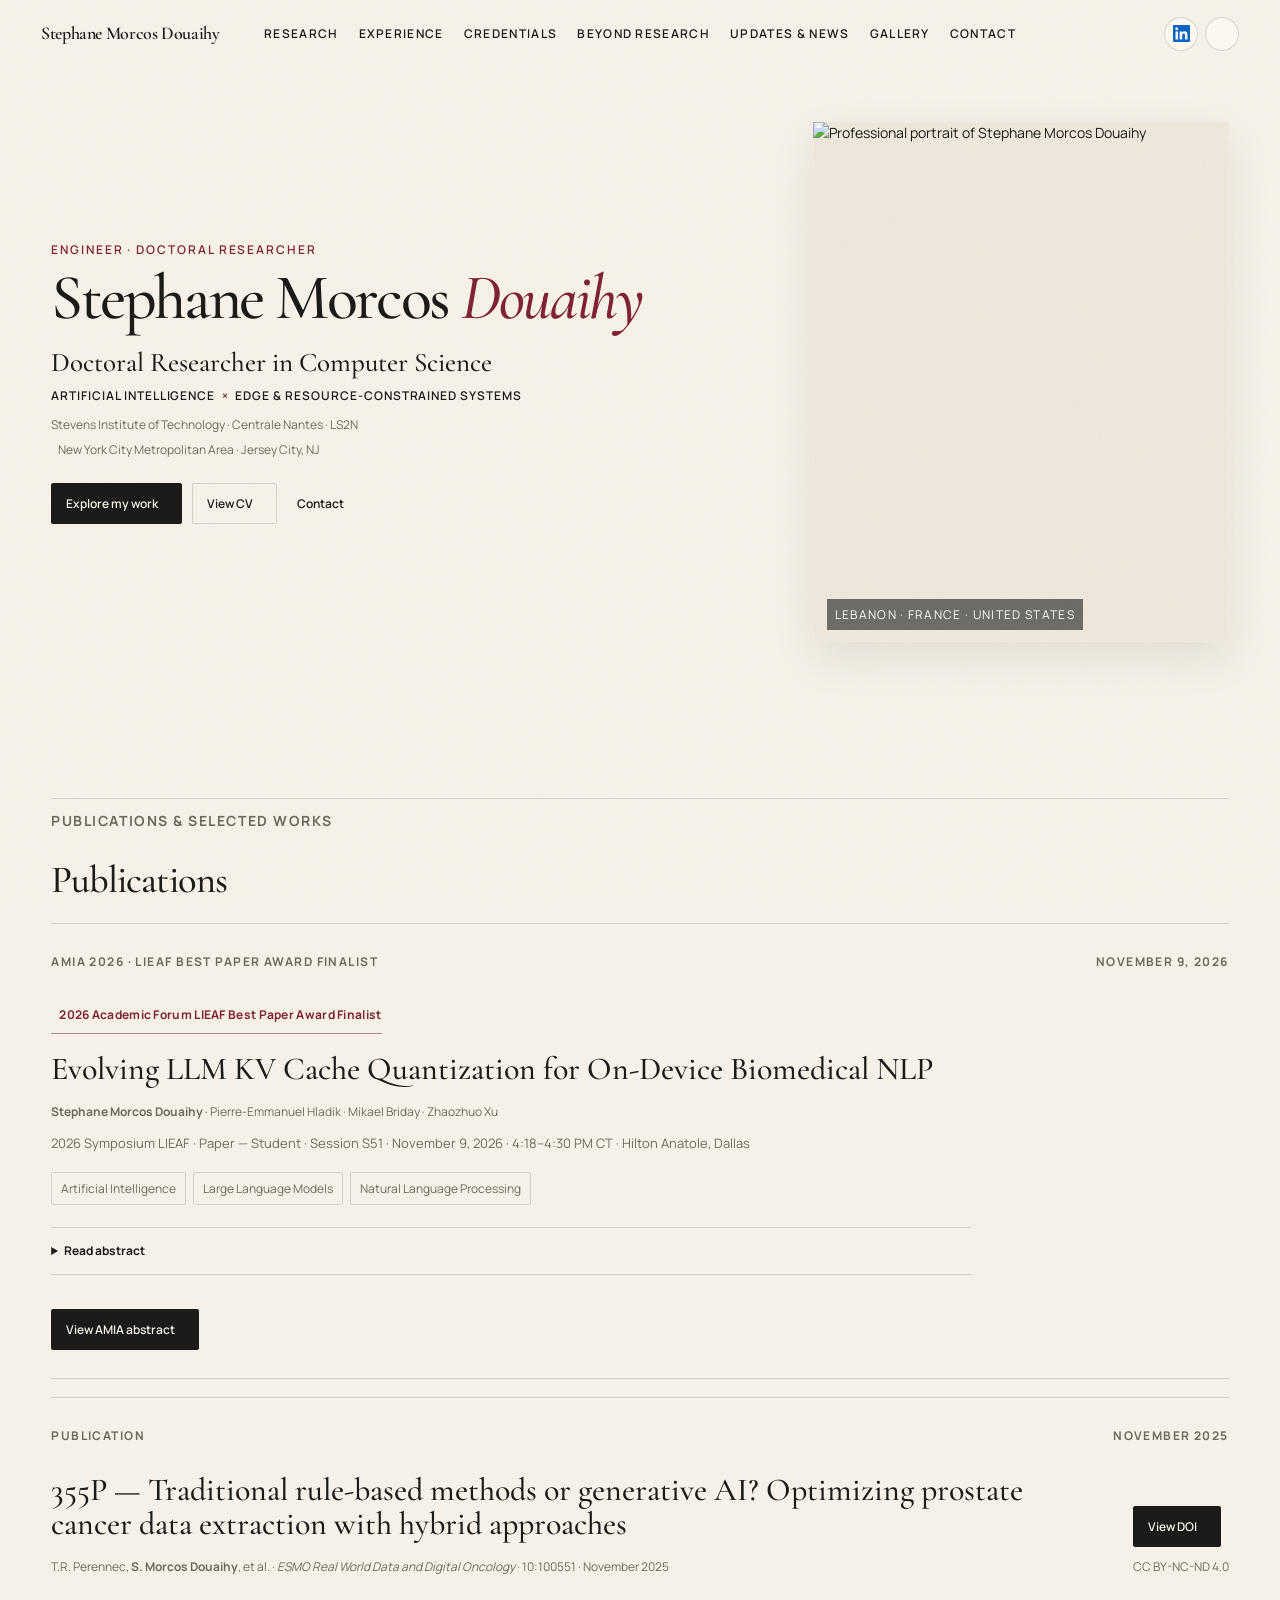
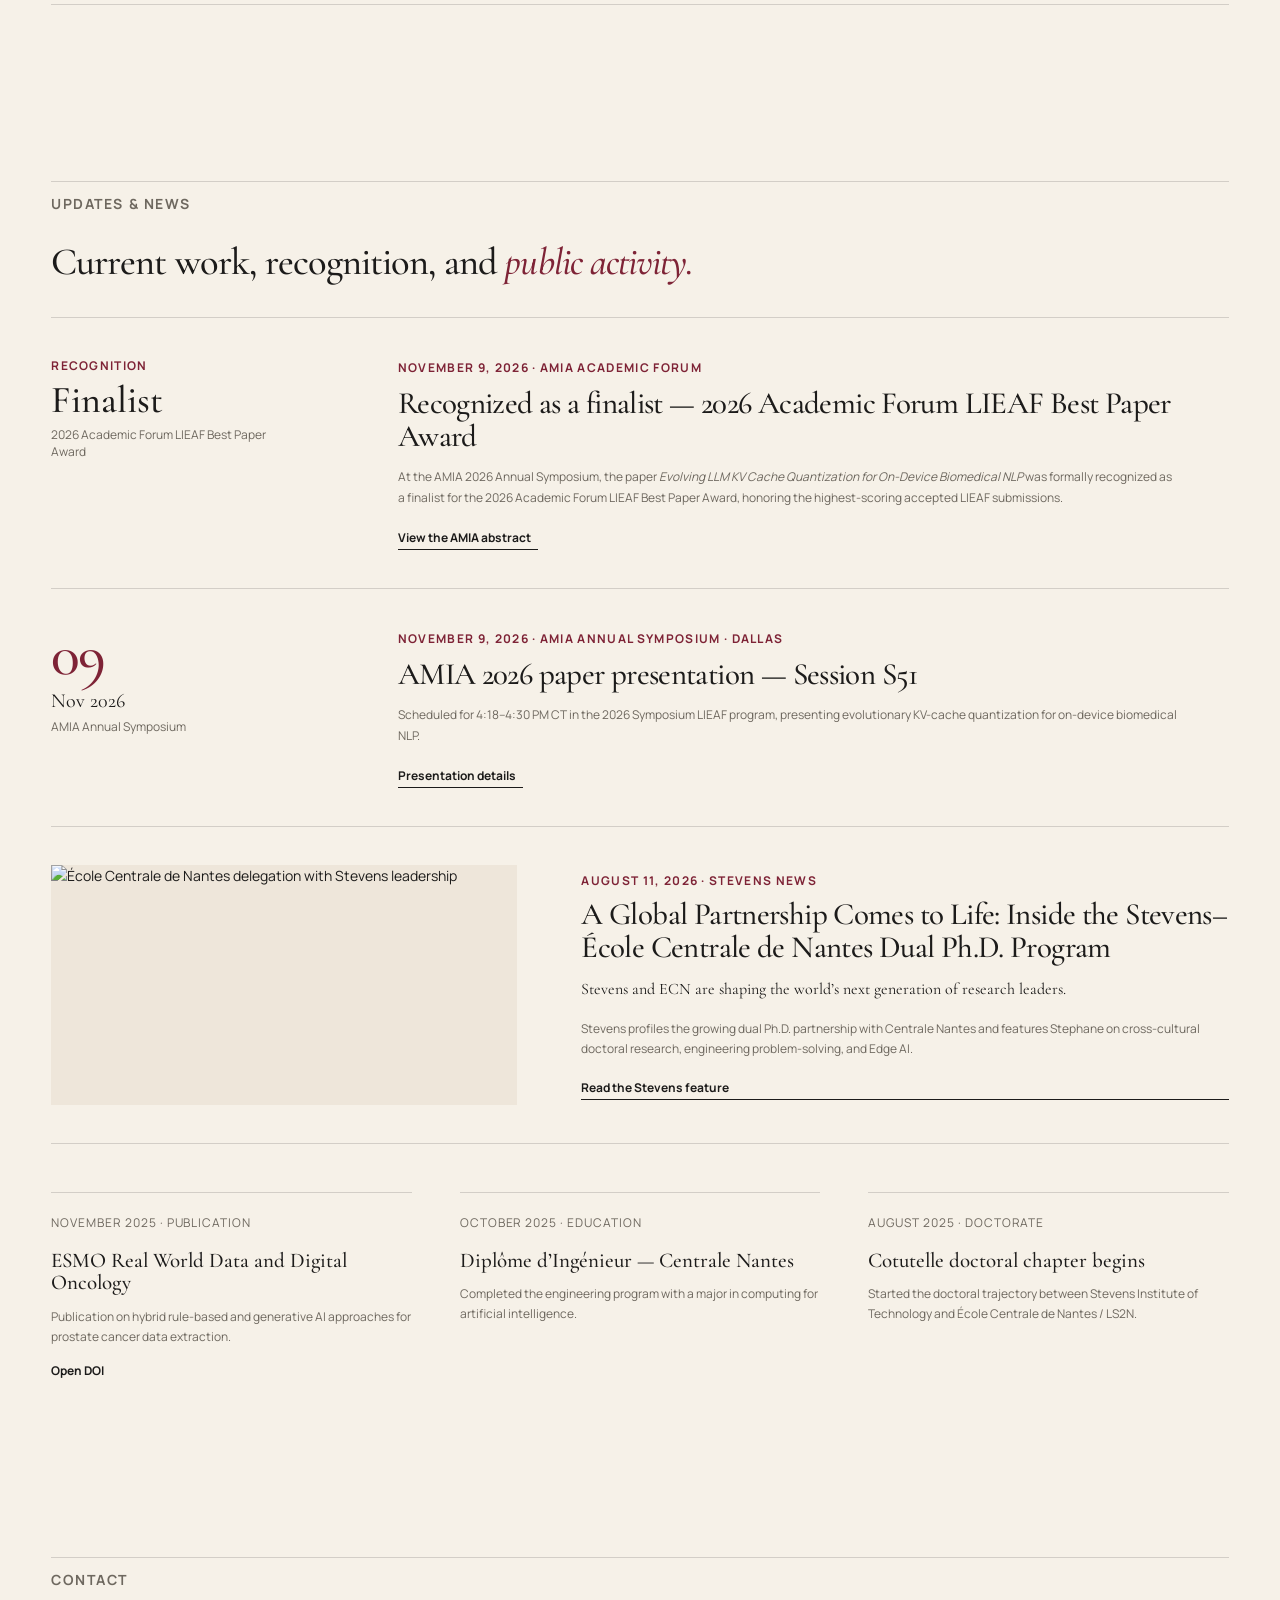
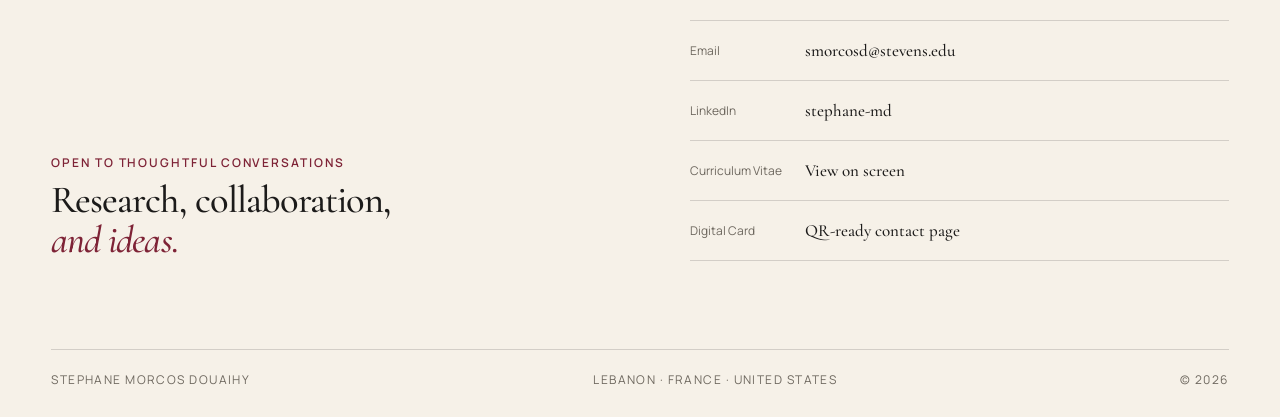
==== index.html @ d6a13c91 "Add files via upload" ====
<!doctype html><html lang="en" data-theme="light"><head>
  <meta charset="utf-8" />
  <meta name="viewport" content="width=device-width, initial-scale=1" />
  <meta name="description" content="Portfolio of Stephane Morcos Douaihy — doctoral researcher in Computer Science working across artificial intelligence, edge computing, embedded systems, and interdisciplinary engineering." />
  <meta name="theme-color" content="#f6f1e8" />
  <title>Stephane Morcos Douaihy — Doctoral Researcher</title>
  <link rel="preconnect" href="https://fonts.googleapis.com">
  <link rel="preconnect" href="https://fonts.gstatic.com" crossorigin>
  <link href="https://fonts.googleapis.com/css2?family=Cormorant+Garamond:wght@500;600;700&family=Manrope:wght@400;500;600;700&display=swap" rel="stylesheet">
  <link rel="stylesheet" href="styles.css" />
</head><body class="page-home"><a class="skip-link" href="#main">Skip to content</a><header class="site-header" id="top">
    <a class="brand" href="index.html#top" aria-label="Stephane Morcos Douaihy home">
      <span class="brand-full">Stephane Morcos Douaihy</span><span class="brand-short">SMD.</span>
    </a>
    <nav class="desktop-nav" aria-label="Primary navigation">
      <a href="index.html#research">Research</a>
      <a href="profile.html#experience">Experience</a>
      <a href="profile.html#credentials">Credentials</a>
      <a href="profile.html#beyond">Beyond Research</a>
      <a href="index.html#updates">Updates &amp; News</a>
      <a href="gallery.html">Gallery</a>
      <a href="index.html#contact">Contact</a>
    </nav>
    <div class="header-actions">
      <a class="icon-btn linkedin-btn" href="https://www.linkedin.com/in/stephane-md" target="_blank" rel="noreferrer" aria-label="LinkedIn profile">
        <svg class="linkedin-logo" viewBox="0 0 24 24" aria-hidden="true" focusable="false"><path fill="currentColor" d="M20.447 20.452h-3.554v-5.569c0-1.328-.027-3.037-1.852-3.037-1.853 0-2.136 1.445-2.136 2.939v5.667H9.351V9h3.414v1.561h.047c.476-.9 1.637-1.85 3.37-1.85 3.602 0 4.267 2.37 4.267 5.455v6.286zM5.337 7.433a2.062 2.062 0 1 1 0-4.123 2.062 2.062 0 0 1 0 4.123zM7.119 20.452H3.555V9h3.564v11.452zM22.225 0H1.771C.792 0 0 .774 0 1.729v20.542C0 23.227.792 24 1.771 24h20.451C23.2 24 24 23.227 24 22.271V1.729C24 .774 23.2 0 22.225 0z"/></svg>
      </a>
      <button class="icon-btn" id="themeToggle" aria-label="Toggle dark mode"><i data-lucide="moon"></i></button>
      <button class="icon-btn menu-btn" id="menuToggle" aria-label="Open menu" aria-controls="mobileNav" aria-expanded="false"><i data-lucide="menu"></i></button>
    </div>
    <nav class="mobile-nav" id="mobileNav" aria-label="Mobile navigation">
      <a href="index.html#research">Research</a><a href="profile.html#experience">Experience</a><a href="profile.html#credentials">Credentials</a><a href="profile.html#beyond">Beyond Research</a><a href="index.html#updates">Updates &amp; News</a><a href="gallery.html">Gallery</a><a href="index.html#contact">Contact</a>
    </nav>
  </header><main id="main"><section aria-labelledby="hero-title" class="hero section-shell" id="home">
<div class="hero-copy reveal">
<p class="eyebrow">Engineer · Doctoral Researcher</p>
<h1 id="hero-title">Stephane Morcos <em>Douaihy</em></h1>
<p class="hero-role">Doctoral Researcher in Computer Science</p>
<p class="hero-focus">Artificial Intelligence <span>×</span> Edge &amp; Resource-Constrained Systems</p>
<p class="hero-institutions">Stevens Institute of Technology · Centrale Nantes · LS2N</p>
<p class="hero-location"><i data-lucide="map-pin"></i> New York City Metropolitan Area · Jersey City, NJ</p>
<div class="hero-actions">
<a class="btn btn-primary" href="#research">Explore my work <i data-lucide="arrow-down-right"></i></a>
<button class="btn btn-secondary" data-open-cv="">View CV <i data-lucide="file-text"></i></button>
<a class="text-link" href="#contact">Contact <i data-lucide="arrow-right"></i></a>
</div>
</div>
<div class="hero-visual reveal" data-delay="120">
<div class="portrait-frame">
<img alt="Professional portrait of Stephane Morcos Douaihy" fetchpriority="high" height="1200" src="assets/profile.webp" width="960"/>
<div class="portrait-note">Lebanon · France · United States</div>
</div>
</div>
</section><section class="section section-shell research" id="research">
<div class="section-kicker reveal">Publications &amp; Selected Works</div>
<div class="selected-work-heading reveal">
<h2>Publications</h2>
</div>
<article class="publication-feature research-item reveal publication-feature--amia" data-tags="publication">
<div class="pub-meta"><span>AMIA 2026 · LIEAF Best Paper Award Finalist</span><span>November 9, 2026</span></div>
<div class="pub-body pub-body-stacked">
<div>
<div class="award-badge"><i data-lucide="award"></i> 2026 Academic Forum LIEAF Best Paper Award Finalist</div>
<h3>Evolving LLM KV Cache Quantization for On-Device Biomedical NLP</h3>
<p class="citation"><strong>Stephane Morcos Douaihy</strong> · Pierre-Emmanuel Hladik · Mikael Briday · Zhaozhuo Xu</p>
<p class="publication-context">2026 Symposium LIEAF · Paper — Student · Session S51 · November 9, 2026 · 4:18–4:30 PM CT · Hilton Anatole, Dallas</p>
<div class="abstract-keywords"><span>Artificial Intelligence</span><span>Large Language Models</span><span>Natural Language Processing</span></div>
<details class="abstract-details">
<summary>Read abstract</summary>
<p>Large Language Models (LLMs) enable powerful biomedical Natural Language Processing (NLP), but their key-value (KV) cache during autoregressive generation creates substantial memory and latency burdens on edge devices. We present an evolutionary approach to KV cache quantization that couples KIVI, an asymmetric 2-bit quantizer, with OpenEvolve, an LLM-driven evolutionary framework, to automatically evolve per-model and per-task hardware-aware quantization configurations balancing task quality, latency, and memory footprint. We evaluate LLaMA-2 (7B), LLaMA-3.1 (8B), Mistral-7B, and BioMistral-7B on four biomedical tasks (Cochrane-PLS, PLOS, MultiClinSum, MEDIQA-Task3). The top evolved KIVI configurations are validated on an NVIDIA Jetson Orin for a representative model (BioMistral-7B). Our evolutionary KV cache quantization achieves substantial memory reductions (≈ 80%) with minimal quality degradation (∆ROUGE-L ⪅ 5%). We report Pareto fronts, per-task tradeoffs, analyze global versus per-task tuning, and provide practical recommendations for deploying LLMs in on-device biomedical NLP applications.</p>
</details>
</div>
<div class="pub-actions">
<a class="btn btn-primary" href="https://amia.secure-platform.com/symposium/gallery/rounds/82037/details/31424" rel="noreferrer" target="_blank">View AMIA abstract <i data-lucide="external-link"></i></a>
</div>
</div>
</article>
<article class="publication-feature research-item reveal" data-tags="publication">
<div class="pub-meta"><span>Publication</span><span>November 2025</span></div>
<div class="pub-body">
<div>
<h3>355P — Traditional rule-based methods or generative AI? Optimizing prostate cancer data extraction with hybrid approaches</h3>
<p class="citation">T.R. Perennec, <strong>S. Morcos Douaihy</strong>, et al. · <em>ESMO Real World Data and Digital Oncology</em> · 10:100551 · November 2025</p>
</div>
<div class="pub-actions">
<a class="btn btn-primary" href="https://doi.org/10.1016/j.esmorw.2025.100551" rel="noreferrer" target="_blank">View DOI <i data-lucide="external-link"></i></a>
<span class="license">CC BY-NC-ND 4.0</span>
</div>
</div>
</article>
</section><section class="section section-shell" id="updates">
<div class="section-kicker reveal">Updates &amp; News</div>
<div class="updates-heading reveal"><h2>Current work, recognition, and <em>public activity.</em></h2></div>
<div class="priority-news">
<article class="priority-story priority-story--award reveal">
<div class="priority-aside">
<span class="priority-label">Recognition</span>
<strong>Finalist</strong>
<small>2026 Academic Forum LIEAF Best Paper Award</small>
</div>
<div class="priority-body">
<span class="priority-date">November 9, 2026 · AMIA Academic Forum</span>
<h3>Recognized as a finalist — 2026 Academic Forum LIEAF Best Paper Award</h3>
<p>At the AMIA 2026 Annual Symposium, the paper <em>Evolving LLM KV Cache Quantization for On-Device Biomedical NLP</em> was formally recognized as a finalist for the 2026 Academic Forum LIEAF Best Paper Award, honoring the highest-scoring accepted LIEAF submissions.</p>
<a href="https://amia.secure-platform.com/symposium/gallery/rounds/82037/details/31424" rel="noreferrer" target="_blank">View the AMIA abstract <i data-lucide="arrow-up-right"></i></a>
</div>
</article>
<article class="priority-story priority-story--presentation reveal">
<div class="priority-aside priority-aside--date">
<strong>09</strong>
<span>Nov 2026</span>
<small>AMIA Annual Symposium</small>
</div>
<div class="priority-body">
<span class="priority-date">November 9, 2026 · AMIA Annual Symposium · Dallas</span>
<h3>AMIA 2026 paper presentation — Session S51</h3>
<p>Scheduled for 4:18–4:30 PM CT in the 2026 Symposium LIEAF program, presenting evolutionary KV-cache quantization for on-device biomedical NLP.</p>
<a href="https://amia.secure-platform.com/symposium/gallery/rounds/82037/details/31424" rel="noreferrer" target="_blank">Presentation details <i data-lucide="arrow-up-right"></i></a>
</div>
</article>
<article class="priority-story priority-story--feature reveal">
<a aria-label="Read the Stevens dual PhD program feature" class="priority-photo" href="https://www.stevens.edu/news/inside-the-stevens-ecole-centrale-de-nantes-dual-ph-d-program" rel="noreferrer" target="_blank">
<img alt="École Centrale de Nantes delegation with Stevens leadership" loading="lazy" referrerpolicy="no-referrer" src="https://images.stevens.edu/mviowpldu823/1MZsPseg9wirxTtVYNeY5I/5d65f53fdae9cf04004c74c604d506b1/ECN_header.jpg?w=1600&amp;h=900&amp;f=center&amp;q=75&amp;fit=fill"/>
</a>
<div class="priority-body">
<span class="priority-date">August 11, 2026 · Stevens News</span>
<h3>A Global Partnership Comes to Life: Inside the Stevens–École Centrale de Nantes Dual Ph.D. Program</h3>
<p class="news-deck">Stevens and ECN are shaping the world’s next generation of research leaders.</p>
<p>Stevens profiles the growing dual Ph.D. partnership with Centrale Nantes and features Stephane on cross-cultural doctoral research, engineering problem-solving, and Edge AI.</p>
<a href="https://www.stevens.edu/news/inside-the-stevens-ecole-centrale-de-nantes-dual-ph-d-program" rel="noreferrer" target="_blank">Read the Stevens feature <i data-lucide="arrow-up-right"></i></a>
</div>
</article>
</div>
<div aria-label="Earlier updates" class="news-archive reveal">
<article><span>November 2025 · Publication</span><h3>ESMO Real World Data and Digital Oncology</h3><p>Publication on hybrid rule-based and generative AI approaches for prostate cancer data extraction.</p><a href="https://doi.org/10.1016/j.esmorw.2025.100551" rel="noreferrer" target="_blank">Open DOI <i data-lucide="external-link"></i></a></article>
<article><span>October 2025 · Education</span><h3>Diplôme d’Ingénieur — Centrale Nantes</h3><p>Completed the engineering program with a major in computing for artificial intelligence.</p></article>
<article><span>August 2025 · Doctorate</span><h3>Cotutelle doctoral chapter begins</h3><p>Started the doctoral trajectory between Stevens Institute of Technology and École Centrale de Nantes / LS2N.</p></article>
</div>
</section><section class="section section-shell contact" id="contact">
<div class="section-kicker reveal">Contact</div>
<div class="contact-grid">
<div class="reveal"><p class="eyebrow">Open to thoughtful conversations</p><h2>Research, collaboration,<br/><em>and ideas.</em></h2></div>
<div class="contact-links reveal">
<a href="mailto:smorcosd@stevens.edu"><span>Email</span><strong>smorcosd@stevens.edu</strong><i data-lucide="arrow-up-right"></i></a>
<a href="https://www.linkedin.com/in/stephane-md" rel="noreferrer" target="_blank"><span>LinkedIn</span><strong>stephane-md</strong><i data-lucide="arrow-up-right"></i></a>
<button data-open-cv=""><span>Curriculum Vitae</span><strong>View on screen</strong><i data-lucide="file-text"></i></button>
<a href="card.html"><span>Digital Card</span><strong>QR-ready contact page</strong><i data-lucide="credit-card"></i></a>
</div>
</div>
</section></main><footer class="site-footer section-shell">
<span>Stephane Morcos Douaihy</span>
<span>Lebanon · France · United States</span>
<span>© <span id="year"></span></span>
</footer><dialog aria-labelledby="cvTitle" class="modal" id="cvModal">
<div class="modal-shell">
<button aria-label="Close CV viewer" class="modal-close" data-close-modal=""><i data-lucide="x"></i></button>
<div class="modal-kicker">Curriculum Vitae</div>
<h2 id="cvTitle">Stephane Morcos Douaihy</h2>
<p>CV viewer placeholder</p>
<div class="cv-placeholder"><i data-lucide="file-text"></i><strong>Curriculum Vitae PDF</strong><span>The final PDF will be embedded here when provided.</span></div>
</div>
</dialog><script src="https://unpkg.com/lucide@latest/dist/umd/lucide.js"></script>
  <script src="script.js"></script></body></html>
---- styles.css ----
:root {
  --bg: #f6f1e8;
  --surface: #fffaf2;
  --surface-2: #eee6da;
  --text: #1c1b1a;
  --muted: #6e685f;
  --line: rgba(28, 27, 26, .16);
  --burgundy: #7e2336;
  --burgundy-2: #a03149;
  --navy: #142d52;
  --gold: #b99555;
  --shadow: 0 28px 80px rgba(32, 24, 18, .12);
  --serif: "Cormorant Garamond", Georgia, serif;
  --sans: "Manrope", system-ui, -apple-system, BlinkMacSystemFont, "Segoe UI", sans-serif;
  --header-h: 76px;
}

html[data-theme="dark"] {
  --bg: #121313;
  --surface: #181a1a;
  --surface-2: #202323;
  --text: #f2eee7;
  --muted: #aaa49c;
  --line: rgba(255,255,255,.13);
  --burgundy: #b34a60;
  --burgundy-2: #d06077;
  --navy: #7b9eca;
  --gold: #ceb276;
  --shadow: 0 28px 80px rgba(0,0,0,.32);
}

* { box-sizing: border-box; }
html { scroll-behavior: smooth; scroll-padding-top: calc(var(--header-h) + 18px); }
body { margin: 0; background: var(--bg); color: var(--text); font-family: var(--sans); line-height: 1.65; -webkit-font-smoothing: antialiased; }
body::before { content: ""; position: fixed; inset: 0; pointer-events: none; z-index: 1000; opacity: .03; background-image: url("data:image/svg+xml,%3Csvg viewBox='0 0 180 180' xmlns='http://www.w3.org/2000/svg'%3E%3Cfilter id='n'%3E%3CfeTurbulence type='fractalNoise' baseFrequency='.78' numOctaves='3' stitchTiles='stitch'/%3E%3C/filter%3E%3Crect width='100%25' height='100%25' filter='url(%23n)' opacity='.4'/%3E%3C/svg%3E"); }
img { max-width: 100%; display: block; }
a { color: inherit; text-decoration: none; }
button { font: inherit; color: inherit; }
button, a { -webkit-tap-highlight-color: transparent; }
::selection { background: var(--burgundy); color: #fff; }

.skip-link { position: fixed; left: 12px; top: -100px; z-index: 2000; background: var(--text); color: var(--bg); padding: 10px 14px; border-radius: 8px; }
.skip-link:focus { top: 12px; }

.site-header { height: var(--header-h); position: fixed; z-index: 900; inset: 0 0 auto 0; padding: 0 clamp(18px, 4vw, 64px); display: grid; grid-template-columns: 1fr auto 1fr; align-items: center; border-bottom: 1px solid transparent; transition: background .3s ease, border-color .3s ease, backdrop-filter .3s ease; }
.site-header.scrolled { background: color-mix(in srgb, var(--bg) 82%, transparent); backdrop-filter: blur(18px); border-color: var(--line); }
.brand { font-family: var(--serif); font-size: 20px; font-weight: 700; letter-spacing: -.02em; width: max-content; }
.brand-short { display: none; }
.desktop-nav { display: flex; gap: 24px; font-size: 12px; text-transform: uppercase; letter-spacing: .12em; font-weight: 700; }
.desktop-nav a { position: relative; }
.desktop-nav a::after { content: ""; position: absolute; left: 0; bottom: -8px; width: 100%; height: 1px; background: var(--text); transform: scaleX(0); transform-origin: right; transition: transform .25s ease; }
.desktop-nav a:hover::after { transform: scaleX(1); transform-origin: left; }
.header-actions { justify-self: end; display: flex; align-items: center; gap: 7px; }
.icon-btn { width: 38px; height: 38px; border: 1px solid var(--line); border-radius: 999px; display: grid; place-items: center; background: color-mix(in srgb, var(--surface) 70%, transparent); cursor: pointer; }
.icon-btn:hover { border-color: var(--text); }
.icon-btn svg { width: 16px; height: 16px; }
.menu-btn { display: none; }
.mobile-nav { display: none; }

.section-shell { width: min(1380px, calc(100% - clamp(36px, 8vw, 128px))); margin: 0 auto; }
.section { padding: clamp(90px, 11vw, 160px) 0; }
.section-kicker { font-size: 11px; letter-spacing: .18em; text-transform: uppercase; font-weight: 700; color: var(--muted); border-top: 1px solid var(--line); padding-top: 14px; margin-bottom: 44px; }
.eyebrow { margin: 0 0 12px; text-transform: uppercase; letter-spacing: .18em; font-size: 11px; font-weight: 700; color: var(--burgundy); }
.section-heading { max-width: 980px; margin-bottom: 54px; }
.section-heading h2, .dual-heading h2, .contact h2, .digital-card-copy h2 { margin: 0; font-family: var(--serif); font-size: clamp(48px, 7vw, 92px); line-height: .94; letter-spacing: -.045em; font-weight: 600; }
h2 em, h1 em { color: var(--burgundy); font-weight: 500; }
.dual-heading { display: grid; grid-template-columns: minmax(0,1.35fr) minmax(280px,.65fr); gap: clamp(40px, 8vw, 120px); align-items: end; margin-bottom: 72px; }
.dual-heading p { margin: 0; color: var(--muted); font-size: 16px; max-width: 520px; }

.hero { min-height: 100svh; padding-top: calc(var(--header-h) + 60px); padding-bottom: 64px; display: grid; grid-template-columns: 1.06fr .94fr; gap: clamp(48px, 7vw, 100px); align-items: center; }
.hero h1 { margin: 0 0 28px; font-family: var(--serif); font-weight: 600; font-size: clamp(72px, 9vw, 150px); line-height: .75; letter-spacing: -.065em; }
.hero-role { font-family: var(--serif); font-size: clamp(26px, 3vw, 44px); line-height: 1.05; margin: 0 0 10px; }
.hero-focus { font-size: 15px; text-transform: uppercase; letter-spacing: .11em; font-weight: 700; margin: 0 0 10px; }
.hero-focus span { color: var(--burgundy); padding: 0 .3em; }
.hero-institutions, .hero-location { color: var(--muted); margin: 6px 0; font-size: 13px; }
.hero-location { display: flex; align-items: center; gap: 7px; }
.hero-location svg { width: 14px; }
.hero-actions { margin-top: 30px; display: flex; align-items: center; flex-wrap: wrap; gap: 12px; }
.btn { border: 1px solid var(--text); padding: 12px 17px; border-radius: 999px; display: inline-flex; align-items: center; gap: 9px; cursor: pointer; background: transparent; font-size: 13px; font-weight: 700; transition: transform .2s ease, background .2s ease, color .2s ease; }
.btn:hover { transform: translateY(-2px); }
.btn svg { width: 16px; }
.btn-primary { background: var(--text); color: var(--bg); }
.btn-secondary { border-color: var(--line); }
.text-link { font-weight: 700; font-size: 13px; display: inline-flex; align-items: center; gap: 8px; padding: 10px; }
.text-link svg { width: 16px; }
.hero-metrics { display: grid; grid-template-columns: repeat(3, 1fr); gap: 20px; margin-top: 48px; padding-top: 24px; border-top: 1px solid var(--line); }
.hero-metrics div { display: grid; gap: 2px; }
.hero-metrics strong { font-family: var(--serif); font-size: 32px; line-height: 1; }
.hero-metrics span { color: var(--muted); font-size: 11px; }
.portrait-frame { position: relative; aspect-ratio: 4 / 5; overflow: hidden; border-radius: 2px 2px 120px 2px; box-shadow: var(--shadow); background: var(--surface-2); }
.portrait-frame::after { content: ""; position: absolute; inset: 0; box-shadow: inset 0 0 0 1px rgba(255,255,255,.2); pointer-events: none; }
.portrait-frame img { width: 100%; height: 100%; object-fit: cover; object-position: 50% 42%; }
.portrait-note { position: absolute; left: 18px; bottom: 18px; background: rgba(18,19,19,.78); color: #fff; backdrop-filter: blur(12px); font-size: 10px; letter-spacing: .15em; text-transform: uppercase; padding: 9px 12px; border-radius: 99px; }

.about-grid { display: grid; grid-template-columns: .8fr 1.2fr; gap: clamp(60px, 10vw, 150px); align-items: start; }
.about .section-heading { margin: 0; position: sticky; top: calc(var(--header-h) + 30px); }
.about-copy { max-width: 760px; }
.about-copy p { color: var(--muted); font-size: 16px; }
.about-copy .lead { font-family: var(--serif); color: var(--text); font-size: clamp(28px, 3.3vw, 46px); line-height: 1.08; margin-top: 0; }
.values-grid { display: grid; grid-template-columns: repeat(4, 1fr); gap: 1px; margin-top: 90px; background: var(--line); border: 1px solid var(--line); }
.value-card { background: var(--bg); padding: 28px; min-height: 250px; }
.value-card > span { color: var(--burgundy); font-size: 11px; letter-spacing: .18em; }
.value-card h3 { font-family: var(--serif); font-size: 30px; line-height: 1; margin: 40px 0 18px; }
.value-card p { color: var(--muted); font-size: 13px; margin: 0; }
.values-note { color: var(--muted); font-size: 11px; margin: 12px 0 0; }

.journey { background: var(--surface); border-top: 1px solid var(--line); border-bottom: 1px solid var(--line); }
.journey-heading { margin-bottom: 70px; }
.journey-layout { display: grid; grid-template-columns: 1fr 1fr; min-height: 760px; }
.journey-story { padding-left: max(clamp(18px, 4vw, 64px), calc((100vw - 1380px)/2 + 64px)); padding-right: clamp(40px, 6vw, 100px); }
.milestone { min-height: 50vh; display: grid; grid-template-columns: 120px 1fr; gap: 34px; align-content: center; border-top: 1px solid var(--line); opacity: .35; transition: opacity .35s ease; }
.milestone:last-child { border-bottom: 1px solid var(--line); }
.milestone.is-active { opacity: 1; }
.year { color: var(--burgundy); font-size: 11px; letter-spacing: .14em; font-weight: 700; text-transform: uppercase; }
.milestone h3 { font-family: var(--serif); font-size: clamp(32px, 3vw, 50px); line-height: .98; margin: 0 0 14px; }
.milestone p { margin: 0; color: var(--muted); max-width: 540px; }
.map-wrap { position: sticky; top: var(--header-h); height: calc(100vh - var(--header-h)); border-left: 1px solid var(--line); }
#journeyMap { height: 100%; width: 100%; background: var(--surface-2); filter: saturate(.55) contrast(.96); }
html[data-theme="dark"] #journeyMap { filter: saturate(.5) brightness(.72) contrast(1.08); }
.map-caption { position: absolute; z-index: 500; left: 20px; right: 20px; bottom: 22px; background: color-mix(in srgb, var(--surface) 88%, transparent); border: 1px solid var(--line); backdrop-filter: blur(16px); padding: 14px 16px; display: flex; justify-content: space-between; gap: 24px; font-size: 11px; }
.map-caption span:first-child { font-weight: 700; }
.map-caption span:last-child { color: var(--muted); }
.custom-marker { width: 18px !important; height: 18px !important; border: 4px solid var(--bg); background: var(--burgundy); border-radius: 50%; box-shadow: 0 0 0 1px var(--burgundy), 0 8px 16px rgba(0,0,0,.18); }

.filter-row, .skill-tabs, .gallery-filter { display: flex; gap: 7px; flex-wrap: wrap; margin-bottom: 36px; }
.filter-btn, .skill-tab { border: 1px solid var(--line); background: transparent; border-radius: 999px; padding: 9px 13px; cursor: pointer; color: var(--muted); font-size: 11px; font-weight: 700; }
.filter-btn.is-active, .skill-tab.is-active { background: var(--text); color: var(--bg); border-color: var(--text); }
.publication-feature { border: 1px solid var(--line); background: var(--surface); padding: clamp(24px, 4vw, 52px); margin-bottom: 18px; }
.pub-meta, .card-top { display: flex; justify-content: space-between; gap: 20px; color: var(--muted); text-transform: uppercase; letter-spacing: .12em; font-size: 10px; font-weight: 700; }
.pub-body { margin-top: 40px; display: grid; grid-template-columns: 1fr auto; gap: 50px; align-items: end; }
.pub-body h3 { font-family: var(--serif); font-size: clamp(34px, 4vw, 58px); line-height: .98; max-width: 1000px; margin: 0 0 16px; }
.citation { margin: 0; color: var(--muted); max-width: 900px; font-size: 13px; }
.pub-actions { display: grid; gap: 10px; justify-items: start; }
.license { font-size: 10px; color: var(--muted); }
.project-grid { display: grid; grid-template-columns: repeat(2, 1fr); gap: 18px; }
.project-card { border: 1px solid var(--line); min-height: 330px; padding: 28px; display: flex; flex-direction: column; background: var(--bg); transition: background .25s ease, transform .25s ease; }
.project-card:hover { background: var(--surface); transform: translateY(-4px); }
.project-card h3 { font-family: var(--serif); font-size: 36px; line-height: 1; margin: auto 0 14px; max-width: 560px; }
.project-card p { color: var(--muted); font-size: 13px; max-width: 520px; }
.card-link { margin-top: 16px; border: 0; border-top: 1px solid var(--line); padding: 16px 0 0; background: transparent; display: flex; justify-content: space-between; cursor: pointer; font-weight: 700; font-size: 12px; }
.card-link svg { width: 16px; }
.research-item.is-hidden { display: none; }

.experience-education-grid { display: grid; grid-template-columns: 1fr 1fr; gap: clamp(40px, 7vw, 90px); }
.column-title { font-family: var(--serif); font-size: 38px; margin: 0 0 22px; }
.timeline-list { border-top: 1px solid var(--line); }
.timeline-row { display: grid; grid-template-columns: 94px 1fr; gap: 22px; padding: 22px 0; border-bottom: 1px solid var(--line); align-items: center; }
.logo-box { width: 90px; height: 70px; background: #fff; border: 1px solid rgba(0,0,0,.08); display: grid; place-items: center; padding: 10px; overflow: hidden; }
.logo-box img { max-width: 100%; max-height: 100%; object-fit: contain; }
.wordmark-box { font-family: var(--sans); font-weight: 800; color: #111; letter-spacing: .08em; font-size: 13px; }
.timeline-date { color: var(--burgundy); font-size: 10px; font-weight: 700; text-transform: uppercase; letter-spacing: .12em; }
.timeline-row h4 { font-family: var(--serif); font-size: 25px; line-height: 1.05; margin: 4px 0 5px; }
.timeline-row p, .timeline-row small { display: block; margin: 0; color: var(--muted); font-size: 12px; }
.advisor-panel { margin-top: 28px; background: var(--surface); border: 1px solid var(--line); padding: 24px; }
.label { text-transform: uppercase; letter-spacing: .14em; font-size: 10px; color: var(--burgundy); font-weight: 700; }
.advisor-grid { display: grid; grid-template-columns: 1fr 1fr; gap: 24px; margin-top: 18px; }
.advisor-grid div { display: grid; gap: 4px; }
.advisor-grid strong { font-family: var(--serif); font-size: 21px; }
.advisor-grid span { font-size: 12px; color: var(--muted); }

.skills-section { background: var(--surface); border-top: 1px solid var(--line); border-bottom: 1px solid var(--line); }
.skill-panel { min-height: 260px; border: 1px solid var(--line); padding: clamp(24px, 4vw, 50px); display: grid; grid-template-columns: .8fr 1.2fr; gap: 60px; align-items: start; }
.skill-panel h3 { font-family: var(--serif); font-size: 46px; line-height: 1; margin: 0; }
.skill-panel p { color: var(--muted); margin: 10px 0 0; max-width: 420px; }
.skill-chip-grid { display: flex; flex-wrap: wrap; gap: 8px; align-content: start; }
.skill-chip { border: 1px solid var(--line); padding: 10px 13px; border-radius: 999px; font-size: 12px; background: var(--bg); }
.cert-lang-grid { display: grid; grid-template-columns: 1.2fr .8fr; gap: clamp(50px, 8vw, 120px); margin-top: 90px; }
.certificate-list { border-top: 1px solid var(--line); }
.certificate { padding: 18px 0; border-bottom: 1px solid var(--line); display: grid; grid-template-columns: 170px 1fr; gap: 22px; }
.certificate span { font-weight: 700; font-size: 12px; }
.certificate p { margin: 0; color: var(--muted); font-size: 12px; }
.language-list { border-top: 1px solid var(--line); }
.language-row { border-bottom: 1px solid var(--line); padding: 16px 0; display: flex; justify-content: space-between; gap: 20px; }
.language-row strong { color: var(--muted); font-weight: 500; font-size: 12px; }

.beyond-grid { display: grid; grid-template-columns: 1.15fr .85fr .85fr; gap: 18px; }
.beyond-panel { border: 1px solid var(--line); padding: 28px; min-height: 470px; display: flex; flex-direction: column; background: var(--surface); }
.panel-number { color: var(--burgundy); font-size: 10px; letter-spacing: .16em; }
.beyond-panel h3 { font-family: var(--serif); font-size: 45px; line-height: 1; margin: 18px 0 30px; }
.football-logos { display: flex; gap: 9px; flex-wrap: wrap; }
.football-logos img { width: 62px; height: 62px; object-fit: contain; background: #fff; border: 1px solid rgba(0,0,0,.08); padding: 6px; }
.compact-timeline { margin-top: 30px; border-top: 1px solid var(--line); }
.compact-timeline div { padding: 10px 0; border-bottom: 1px solid var(--line); display: grid; grid-template-columns: 88px 1fr; gap: 10px; font-size: 11px; }
.compact-timeline span { color: var(--muted); }
.panel-note { color: var(--muted); font-size: 12px; margin-top: auto; padding-top: 24px; }
.leadership-lockup { display: grid; gap: 20px; }
.leadership-lockup img { width: 100%; max-height: 150px; object-fit: contain; background: #fff; }
.leadership-lockup div { display: grid; gap: 3px; }
.leadership-lockup strong { font-family: var(--serif); font-size: 30px; }
.leadership-lockup span { font-size: 12px; color: var(--muted); }
.interest-cloud { display: flex; flex-wrap: wrap; gap: 8px; }
.interest-cloud span { font-family: var(--serif); font-size: 22px; border-bottom: 1px solid var(--line); padding: 5px 0; margin-right: 10px; }

.gallery-section { background: var(--surface); border-top: 1px solid var(--line); border-bottom: 1px solid var(--line); }
.masonry-gallery { columns: 3 280px; column-gap: 18px; }
.gallery-item { break-inside: avoid; margin: 0 0 18px; border: 1px solid var(--line); background: var(--bg); overflow: hidden; }
.gallery-item img { width: 100%; }
.logo-gallery img { aspect-ratio: 4/3; object-fit: contain; padding: 34px; background: #fff; }
.gallery-item figcaption { padding: 14px 16px; display: flex; justify-content: space-between; gap: 12px; font-size: 11px; }
.gallery-item figcaption small { color: var(--muted); }
.gallery-placeholder { min-height: 250px; display: grid; place-items: center; text-align: center; padding: 40px; color: var(--muted); }
.gallery-placeholder svg { width: 32px; margin-bottom: 12px; }

.updates-grid { display: grid; grid-template-columns: 1.3fr .7fr; gap: 18px; }
.update-card { border: 1px solid var(--line); padding: 28px; min-height: 250px; display: flex; flex-direction: column; background: var(--surface); }
.update-card > span, .update-copy > span { color: var(--burgundy); text-transform: uppercase; letter-spacing: .12em; font-size: 10px; font-weight: 700; }
.update-card h3 { font-family: var(--serif); font-size: 34px; line-height: 1; margin: auto 0 14px; }
.update-card p { color: var(--muted); font-size: 12px; }
.update-card a { font-size: 12px; font-weight: 700; display: inline-flex; align-items: center; gap: 7px; }
.update-card svg { width: 15px; }
.update-feature { grid-row: span 3; padding: 0; overflow: hidden; }
.update-image { min-height: 360px; display: grid; place-items: center; }
.brand-surface { background: #fff; }
.update-image img { max-width: 68%; max-height: 140px; object-fit: contain; }
.update-copy { padding: 34px; display: flex; flex-direction: column; flex: 1; }
.update-copy h3 { font-size: clamp(38px, 4vw, 62px); }

.digital-card-section { padding-top: 90px; }
.digital-card-wrap { display: grid; grid-template-columns: 1fr 1fr; gap: clamp(50px, 8vw, 120px); align-items: center; }
.digital-card-copy h2 { font-size: clamp(46px, 6vw, 78px); }
.digital-card-copy > p:not(.eyebrow) { color: var(--muted); max-width: 640px; }
.business-card-preview { aspect-ratio: 1.72/1; background: var(--text); color: var(--bg); padding: clamp(24px, 4vw, 46px); display: grid; grid-template-rows: auto 1fr auto; box-shadow: var(--shadow); position: relative; overflow: hidden; }
.business-card-preview::after { content: ""; width: 260px; height: 260px; position: absolute; right: -80px; top: -100px; border-radius: 50%; border: 1px solid color-mix(in srgb, var(--bg) 22%, transparent); }
.card-monogram { font-family: var(--serif); font-size: 28px; color: var(--gold); }
.business-card-preview > div:nth-child(2) { align-self: center; display: grid; gap: 6px; }
.business-card-preview strong { font-family: var(--serif); font-size: clamp(30px, 3vw, 48px); line-height: 1; }
.business-card-preview span { font-size: 11px; color: color-mix(in srgb, var(--bg) 70%, transparent); }
.business-card-bottom { display: flex; justify-content: space-between; gap: 20px; }

.contact { padding-bottom: 90px; }
.contact-grid { display: grid; grid-template-columns: 1fr 1fr; gap: clamp(60px, 10vw, 160px); align-items: end; }
.contact-links { border-top: 1px solid var(--line); }
.contact-links a, .contact-links button { width: 100%; border: 0; border-bottom: 1px solid var(--line); background: transparent; padding: 20px 0; display: grid; grid-template-columns: 130px 1fr auto; align-items: center; text-align: left; cursor: pointer; }
.contact-links span { color: var(--muted); font-size: 11px; }
.contact-links strong { font-family: var(--serif); font-size: 20px; font-weight: 600; }
.contact-links svg { width: 18px; }
.site-footer { border-top: 1px solid var(--line); padding-top: 20px; padding-bottom: 28px; display: flex; justify-content: space-between; gap: 18px; color: var(--muted); font-size: 10px; text-transform: uppercase; letter-spacing: .12em; }

.modal { width: min(760px, calc(100% - 34px)); max-height: 88vh; border: 0; padding: 0; color: var(--text); background: var(--surface); box-shadow: var(--shadow); }
.modal::backdrop { background: rgba(10,10,10,.68); backdrop-filter: blur(6px); }
.modal-shell { padding: clamp(28px, 5vw, 60px); position: relative; }
.modal-close { position: absolute; right: 18px; top: 18px; border: 1px solid var(--line); background: transparent; border-radius: 999px; width: 38px; height: 38px; display: grid; place-items: center; cursor: pointer; }
.modal-close svg { width: 16px; }
.modal-kicker { color: var(--burgundy); text-transform: uppercase; font-size: 10px; font-weight: 700; letter-spacing: .14em; }
.modal h2 { font-family: var(--serif); font-size: clamp(42px, 6vw, 68px); line-height: .95; margin: 12px 0 14px; }
.modal p { color: var(--muted); }
.cv-placeholder { margin-top: 28px; min-height: 320px; border: 1px dashed var(--line); display: grid; place-items: center; text-align: center; align-content: center; padding: 40px; gap: 8px; }
.cv-placeholder svg { width: 36px; height: 36px; color: var(--burgundy); }
.cv-placeholder span { max-width: 480px; color: var(--muted); font-size: 12px; }
.project-modal-note { margin-top: 30px; padding-top: 16px; border-top: 1px solid var(--line); color: var(--muted); font-size: 11px; }

/* Content stays visible if JavaScript or a CDN is blocked. Motion is progressively enhanced. */
.reveal { opacity: 1; transform: none; }
html.motion-ready .reveal { opacity: 0; transform: translateY(18px); transition: opacity .7s ease, transform .7s cubic-bezier(.22,.61,.36,1); transition-delay: var(--delay, 0ms); }
html.motion-ready .reveal.is-visible { opacity: 1; transform: none; }

@media (max-width: 1100px) {
  .desktop-nav { display: none; }
  .site-header { grid-template-columns: 1fr auto; }
  .menu-btn { display: grid; }
  .mobile-nav { position: absolute; top: calc(var(--header-h) - 4px); right: clamp(18px,4vw,64px); width: min(330px, calc(100vw - 36px)); background: var(--surface); border: 1px solid var(--line); box-shadow: var(--shadow); padding: 12px; }
  .mobile-nav.is-open { display: grid; }
  .mobile-nav a { padding: 11px 12px; border-bottom: 1px solid var(--line); font-size: 13px; }
  .mobile-nav a:last-child { border-bottom: 0; }
  .hero { grid-template-columns: 1fr .85fr; }
  .values-grid { grid-template-columns: repeat(2, 1fr); }
  .journey-layout { grid-template-columns: 1fr; }
  .journey-story { padding: 0 clamp(18px, 4vw, 64px); }
  .map-wrap { position: relative; top: 0; height: 560px; border-left: 0; border-top: 1px solid var(--line); }
  .milestone { min-height: 330px; }
  .beyond-grid { grid-template-columns: 1fr 1fr; }
  .football-panel { grid-column: 1 / -1; }
  .updates-grid { grid-template-columns: 1fr 1fr; }
  .update-feature { grid-row: span 2; }
}

@media (max-width: 820px) {
  :root { --header-h: 68px; }
  .brand-full { display: none; }
  .brand-short { display: inline; }
  .hero { grid-template-columns: 1fr; padding-top: calc(var(--header-h) + 54px); }
  .hero-copy { order: 2; }
  .hero-visual { order: 1; max-width: 580px; }
  .portrait-frame { aspect-ratio: 5/4; border-radius: 2px 2px 70px 2px; }
  .portrait-frame img { object-position: 50% 36%; }
  .hero h1 { font-size: clamp(70px, 19vw, 118px); }
  .hero-metrics { margin-top: 34px; }
  .about-grid, .experience-education-grid, .cert-lang-grid, .digital-card-wrap, .contact-grid, .dual-heading { grid-template-columns: 1fr; }
  .about .section-heading { position: static; }
  .values-grid { grid-template-columns: 1fr; }
  .value-card { min-height: 220px; }
  .project-grid { grid-template-columns: 1fr; }
  .pub-body { grid-template-columns: 1fr; }
  .skill-panel { grid-template-columns: 1fr; gap: 30px; }
  .beyond-grid { grid-template-columns: 1fr; }
  .football-panel { grid-column: auto; }
  .updates-grid { grid-template-columns: 1fr; }
  .update-feature { grid-row: auto; }
  .business-card-preview { min-height: 320px; }
}

@media (max-width: 560px) {
  .section-shell { width: min(100% - 28px, 1380px); }
  .site-header { padding: 0 14px; }
  .hero { padding-bottom: 40px; }
  .hero h1 { font-size: clamp(64px, 21vw, 96px); }
  .hero-role { font-size: 26px; }
  .hero-actions { align-items: stretch; }
  .hero-actions .btn { justify-content: center; flex: 1 1 auto; }
  .hero-metrics { grid-template-columns: 1fr; gap: 12px; }
  .hero-metrics div { grid-template-columns: 42px 1fr; align-items: center; }
  .section { padding: 84px 0; }
  .section-heading h2, .dual-heading h2, .contact h2, .digital-card-copy h2 { font-size: 48px; }
  .milestone { grid-template-columns: 1fr; gap: 12px; min-height: 290px; }
  .map-wrap { height: 480px; }
  .map-caption { display: grid; }
  .timeline-row { grid-template-columns: 72px 1fr; }
  .logo-box { width: 68px; height: 58px; }
  .advisor-grid { grid-template-columns: 1fr; }
  .certificate { grid-template-columns: 1fr; gap: 5px; }
  .business-card-preview { aspect-ratio: auto; min-height: 340px; }
  .business-card-bottom { display: grid; }
  .contact-links a, .contact-links button { grid-template-columns: 90px 1fr auto; }
  .contact-links strong { font-size: 17px; }
  .site-footer { display: grid; }
}

@media (prefers-reduced-motion: reduce) {
  html { scroll-behavior: auto; }
  *, *::before, *::after { animation-duration: .01ms !important; animation-iteration-count: 1 !important; transition-duration: .01ms !important; }
  .reveal { opacity: 1; transform: none; }
}




/* --------------------------------------------------------------------------
   Calm editorial refinement — reduced scale, spacing and visual intensity
   -------------------------------------------------------------------------- */
:root {
  --header-h: 68px;
  --shadow: 0 18px 48px rgba(32, 24, 18, .09);
}

body { line-height: 1.6; font-size: 14px; }
.site-header { padding-inline: clamp(18px, 3.2vw, 48px); }
.brand { font-size: 18px; font-weight: 600; }
.desktop-nav { gap: 20px; font-size: 10px; letter-spacing: .11em; font-weight: 600; }
.icon-btn { width: 34px; height: 34px; }
.icon-btn svg { width: 14px; height: 14px; }

.section-shell { width: min(1180px, calc(100% - clamp(32px, 7vw, 96px))); }
.section { padding: clamp(70px, 8vw, 112px) 0; }
.section-kicker { font-size: 9px; letter-spacing: .16em; padding-top: 11px; margin-bottom: 30px; }
.eyebrow { margin-bottom: 9px; font-size: 9px; letter-spacing: .16em; font-weight: 600; }
.section-heading { max-width: 790px; margin-bottom: 40px; }
.section-heading h2, .dual-heading h2, .contact h2, .digital-card-copy h2 {
  font-size: clamp(38px, 5vw, 62px); line-height: 1; letter-spacing: -.035em; font-weight: 500;
}
.dual-heading { grid-template-columns: minmax(0,1.2fr) minmax(260px,.8fr); gap: clamp(30px, 6vw, 72px); margin-bottom: 50px; }
.dual-heading p { font-size: 14px; max-width: 460px; }

.hero { min-height: auto; padding-top: calc(var(--header-h) + 74px); padding-bottom: 76px; grid-template-columns: 1.03fr .97fr; gap: clamp(42px, 6vw, 76px); }
.hero h1 { margin-bottom: 22px; font-size: clamp(56px, 7.2vw, 100px); line-height: .82; letter-spacing: -.05em; font-weight: 500; }
.hero-role { font-size: clamp(22px, 2.35vw, 32px); margin-bottom: 8px; font-weight: 500; }
.hero-focus { font-size: 11px; letter-spacing: .10em; font-weight: 600; }
.hero-institutions, .hero-location { font-size: 11px; }
.hero-actions { margin-top: 24px; gap: 10px; }
.btn { padding: 10px 14px; font-size: 11px; font-weight: 600; }
.btn:hover { transform: translateY(-1px); }
.text-link { font-size: 11px; font-weight: 600; }
.hero-metrics { gap: 16px; margin-top: 34px; padding-top: 18px; }
.hero-metrics strong { font-size: 25px; font-weight: 500; }
.hero-metrics span { font-size: 10px; }
.portrait-frame { max-width: 470px; margin-left: auto; border-radius: 2px 2px 76px 2px; box-shadow: var(--shadow); }
.portrait-note { left: 14px; bottom: 14px; font-size: 8px; padding: 7px 10px; }

.about-grid { grid-template-columns: .75fr 1.25fr; gap: clamp(48px, 8vw, 100px); }
.about-copy { max-width: 650px; }
.about-copy p { font-size: 14px; }
.about-copy .lead { font-size: clamp(23px, 2.7vw, 34px); line-height: 1.15; }
.values-grid { margin-top: 64px; }
.value-card { padding: 22px; min-height: 215px; }
.value-card > span { font-size: 9px; }
.value-card h3 { font-size: 24px; line-height: 1.05; margin: 30px 0 13px; font-weight: 500; }
.value-card p { font-size: 11px; }
.values-note { font-size: 10px; }

.journey-heading { margin-bottom: 46px; }
.journey-layout { min-height: 620px; grid-template-columns: 1.05fr .95fr; }
.journey-story { padding-left: max(clamp(18px, 4vw, 48px), calc((100vw - 1180px)/2 + 48px)); padding-right: clamp(32px, 5vw, 68px); }
.milestone { min-height: 390px; grid-template-columns: 100px 1fr; gap: 25px; opacity: .32; }
.year { font-size: 9px; letter-spacing: .12em; }
.milestone h3 { font-size: clamp(27px, 2.5vw, 38px); line-height: 1.03; margin-bottom: 11px; font-weight: 500; }
.milestone p { font-size: 13px; max-width: 500px; }
.map-wrap { height: calc(100vh - var(--header-h)); min-height: 560px; }
.map-caption { z-index: 10; left: 16px; right: 16px; bottom: 16px; padding: 11px 13px; gap: 18px; font-size: 9px; }

/* Simulated journey map: deterministic, elegant, zero third-party dependencies. */
#journeyMap { position: relative; height: 100%; width: 100%; overflow: hidden; background: var(--surface-2); filter: none; }
html[data-theme="dark"] #journeyMap { filter: none; }
.sim-map { isolation: isolate; }
.sim-map::before {
  content: ""; position: absolute; inset: 0; z-index: -3;
  background:
    radial-gradient(circle at 16% 67%, color-mix(in srgb, var(--burgundy) 7%, transparent) 0 10%, transparent 28%),
    radial-gradient(circle at 52% 43%, color-mix(in srgb, var(--navy) 7%, transparent) 0 9%, transparent 26%),
    radial-gradient(circle at 83% 26%, color-mix(in srgb, var(--gold) 9%, transparent) 0 10%, transparent 27%),
    linear-gradient(145deg, var(--surface-2), var(--surface));
}
.sim-map-grid { position: absolute; inset: 0; opacity: .45; z-index: -2; background-image: linear-gradient(var(--line) 1px, transparent 1px), linear-gradient(90deg, var(--line) 1px, transparent 1px); background-size: 52px 52px; mask-image: linear-gradient(to bottom right, rgba(0,0,0,.25), rgba(0,0,0,.08)); }
.sim-map-route { position: absolute; inset: 8% 6% 11%; width: 88%; height: 81%; overflow: visible; }
.sim-map-route path { fill: none; vector-effect: non-scaling-stroke; }
.route-ghost { stroke: var(--line); stroke-width: 1.5; }
.route-line { stroke: color-mix(in srgb, var(--text) 35%, transparent); stroke-width: 1.25; stroke-dasharray: 4 9; }
.route-accent { stroke: var(--burgundy); stroke-width: 1.7; stroke-linecap: round; opacity: .12; transition: opacity .4s ease; }
.sim-map[data-active-region="lebanon"] .route-accent-lebanon,
.sim-map[data-active-region="france"] .route-accent-lebanon,
.sim-map[data-active-region="france"] .route-accent-france,
.sim-map[data-active-region="usa"] .route-accent-lebanon,
.sim-map[data-active-region="usa"] .route-accent-france { opacity: .55; }
.sim-map-contour { position: absolute; border: 1px solid color-mix(in srgb, var(--text) 10%, transparent); border-radius: 50%; pointer-events: none; }
.contour-one { width: 420px; height: 420px; left: -170px; bottom: -160px; }
.contour-two { width: 320px; height: 320px; right: -105px; top: -115px; }
.sim-stop { position: absolute; display: grid; grid-template-columns: auto auto 1fr; grid-template-rows: auto auto; align-items: center; column-gap: 8px; row-gap: 2px; opacity: .42; transition: opacity .35s ease, transform .35s ease; }
.sim-stop.is-active { opacity: 1; transform: translateY(-2px); }
.sim-dot { grid-row: 1 / 3; width: 14px; height: 14px; border-radius: 50%; background: var(--surface); border: 1px solid var(--burgundy); box-shadow: inset 0 0 0 4px var(--surface); position: relative; }
.sim-stop.is-active .sim-dot { background: var(--burgundy); box-shadow: 0 0 0 5px color-mix(in srgb, var(--burgundy) 9%, transparent); }
.sim-index { color: var(--burgundy); font-size: 8px; letter-spacing: .12em; }
.sim-stop strong { grid-column: 3; font-family: var(--serif); font-size: 25px; line-height: 1; font-weight: 500; }
.sim-stop small { grid-column: 2 / 4; padding-left: 22px; font-size: 9px; color: var(--muted); }
.stop-lebanon { left: 11%; top: 63%; }
.stop-france { left: 45%; top: 42%; }
.stop-usa { right: 9%; top: 24%; }
.sim-map-label { position: absolute; top: 18px; left: 20px; font-size: 8px; letter-spacing: .16em; text-transform: uppercase; color: var(--muted); }

.filter-row, .skill-tabs, .gallery-filter { margin-bottom: 26px; }
.filter-btn, .skill-tab { padding: 7px 11px; font-size: 9px; font-weight: 600; }
.publication-feature { padding: clamp(22px, 3.2vw, 38px); }
.pub-meta, .card-top { font-size: 8px; }
.pub-body { margin-top: 28px; gap: 34px; }
.pub-body h3 { font-size: clamp(28px, 3vw, 42px); line-height: 1.02; font-weight: 500; }
.citation { font-size: 11px; }
.project-grid { gap: 14px; }
.project-card { min-height: 275px; padding: 22px; }
.project-card:hover { transform: translateY(-2px); }
.project-card h3 { font-size: 29px; line-height: 1.03; font-weight: 500; }
.project-card p, .card-link { font-size: 11px; }

.experience-education-grid { gap: clamp(38px, 6vw, 70px); }
.column-title { font-size: 31px; font-weight: 500; }
.timeline-row { grid-template-columns: 80px 1fr; gap: 18px; padding: 18px 0; }
.logo-box { width: 76px; height: 58px; padding: 8px; }
.timeline-date { font-size: 8px; }
.timeline-row h4 { font-size: 21px; font-weight: 500; }
.timeline-row p, .timeline-row small { font-size: 10px; }
.advisor-panel { padding: 20px; }
.label { font-size: 8px; }
.advisor-grid strong { font-size: 18px; font-weight: 500; }
.advisor-grid span { font-size: 10px; }

.skill-panel { min-height: 220px; padding: clamp(22px, 3.2vw, 36px); gap: 42px; }
.skill-panel h3 { font-size: 34px; font-weight: 500; }
.skill-panel p { font-size: 12px; }
.skill-chip { padding: 8px 11px; font-size: 10px; }
.cert-lang-grid { margin-top: 65px; gap: clamp(42px, 6vw, 82px); }
.certificate { padding: 15px 0; grid-template-columns: 145px 1fr; gap: 18px; }
.certificate span, .certificate p, .language-row strong { font-size: 10px; }
.language-row { padding: 13px 0; }

.beyond-grid { gap: 14px; }
.beyond-panel { padding: 22px; min-height: 390px; }
.beyond-panel h3 { font-size: 34px; font-weight: 500; margin: 14px 0 22px; }
.football-logos img { width: 52px; height: 52px; }
.compact-timeline { margin-top: 22px; }
.compact-timeline div { font-size: 9px; }
.panel-note, .leadership-lockup span { font-size: 10px; }
.leadership-lockup strong { font-size: 24px; font-weight: 500; }
.interest-cloud span { font-size: 18px; }

.masonry-gallery { column-gap: 14px; }
.gallery-item { margin-bottom: 14px; }
.gallery-item figcaption { font-size: 9px; }
.gallery-placeholder { min-height: 210px; }

.updates-grid { gap: 14px; }
.update-card { padding: 22px; min-height: 210px; }
.update-card > span, .update-copy > span { font-size: 8px; }
.update-card h3 { font-size: 27px; font-weight: 500; }
.update-card p, .update-card a { font-size: 10px; }
.update-image { min-height: 300px; }
.update-copy { padding: 26px; }
.update-copy h3 { font-size: clamp(30px, 3vw, 44px); }

.digital-card-section { padding-top: 70px; }
.digital-card-wrap { gap: clamp(40px, 6vw, 80px); }
.digital-card-copy h2 { font-size: clamp(36px, 4.6vw, 54px); }
.business-card-preview { padding: clamp(22px, 3vw, 34px); box-shadow: var(--shadow); }
.card-monogram { font-size: 23px; }
.business-card-preview strong { font-size: clamp(25px, 2.6vw, 36px); font-weight: 500; }
.business-card-preview span { font-size: 9px; }

.contact { padding-bottom: 70px; }
.contact-grid { gap: clamp(45px, 7vw, 100px); }
.contact-links a, .contact-links button { padding: 16px 0; grid-template-columns: 115px 1fr auto; }
.contact-links span { font-size: 9px; }
.contact-links strong { font-size: 17px; font-weight: 500; }
.site-footer { font-size: 8px; }
.modal { width: min(700px, calc(100% - 34px)); }
.modal-shell { padding: clamp(26px, 4vw, 46px); }
.modal h2 { font-size: clamp(34px, 5vw, 50px); font-weight: 500; }
.cv-placeholder { min-height: 270px; }

@media (max-width: 1100px) {
  .map-wrap { height: 500px; min-height: 500px; }
  .milestone { min-height: 285px; }
}

@media (max-width: 820px) {
  :root { --header-h: 64px; }
  .hero { padding-top: calc(var(--header-h) + 42px); }
  .hero h1 { font-size: clamp(52px, 13vw, 78px); }
  .portrait-frame { max-width: 520px; margin: 0; border-radius: 2px 2px 52px 2px; }
  .section-heading h2, .dual-heading h2, .contact h2, .digital-card-copy h2 { font-size: clamp(36px, 8vw, 50px); }
  .value-card { min-height: 190px; }
}

@media (max-width: 560px) {
  .section-shell { width: min(100% - 28px, 1180px); }
  .hero { padding-bottom: 54px; }
  .hero h1 { font-size: clamp(48px, 15vw, 66px); }
  .hero-role { font-size: 22px; }
  .section { padding: 68px 0; }
  .milestone { min-height: 250px; grid-template-columns: 1fr; gap: 10px; }
  .map-wrap { height: 410px; min-height: 410px; }
  .sim-stop strong { font-size: 20px; }
  .sim-stop small { font-size: 8px; }
  .stop-lebanon { left: 7%; top: 66%; }
  .stop-france { left: 40%; top: 43%; }
  .stop-usa { right: 4%; top: 21%; }
  .map-caption { display: grid; }
  .timeline-row { grid-template-columns: 64px 1fr; }
  .logo-box { width: 60px; height: 50px; }
  .project-card { min-height: 235px; }
  .business-card-preview { min-height: 300px; }
  .contact-links a, .contact-links button { grid-template-columns: 82px 1fr auto; }
  .contact-links strong { font-size: 15px; }
}

/* ========================================================================== 
   Portfolio refinements — October 2026
   ========================================================================== */

/* Make numbered section labels more present without making the layout louder. */
.section-kicker {
  font-size: 12px;
  letter-spacing: .15em;
  margin-bottom: 34px;
  font-weight: 700;
}

/* A real, always-visible LinkedIn mark in the header. */
.linkedin-btn { color: #0a66c2; }
html[data-theme="dark"] .linkedin-btn { color: #6da8e8; }
.linkedin-btn .linkedin-logo { width: 17px; height: 17px; display: block; }

/* Research is publication-only for now. */
.selected-work-heading { margin: 0 0 28px; }
.selected-work-heading h2 {
  margin: 0;
  font-family: var(--serif);
  font-size: clamp(34px, 4vw, 50px);
  line-height: 1;
  letter-spacing: -.025em;
  font-weight: 500;
}
.research .publication-feature { margin-bottom: 0; }

/* Experience intro + relocated, self-running journey map. */
.experience-intro {
  max-width: 760px;
  margin-bottom: 26px;
}
.experience-intro p {
  margin: 0;
  color: var(--muted);
  font-size: 14px;
  line-height: 1.75;
}
.journey-map-inline {
  width: 100%;
  margin: 0 0 58px;
}
.journey-map-frame {
  position: relative;
  width: 100%;
  height: clamp(210px, 23vw, 278px) !important;
  min-height: 0;
  overflow: hidden;
  border: 1px solid var(--line);
  background: var(--surface-2);
}
.journey-map-frame .sim-map-route {
  inset: 5% 5% 12%;
  width: 90%;
  height: 83%;
}
.journey-map-frame .sim-map-grid { background-size: 62px 62px; opacity: .32; }
.journey-map-frame .contour-one { width: 300px; height: 300px; left: -105px; bottom: -175px; }
.journey-map-frame .contour-two { width: 250px; height: 250px; right: -70px; top: -145px; }
.journey-map-frame .sim-stop {
  appearance: none;
  border: 0;
  background: transparent;
  padding: 0;
  color: inherit;
  text-align: left;
  cursor: pointer;
}
.journey-map-frame .stop-lebanon { left: 8.5%; top: 60%; }
.journey-map-frame .stop-france { left: 45.5%; top: 40%; }
.journey-map-frame .stop-usa { right: 7%; top: 20%; }
.journey-map-frame .sim-stop strong { font-size: 22px; }
.journey-map-frame .sim-stop small { font-size: 8px; }
.journey-map-frame .sim-map-label { top: 14px; left: 16px; }
.journey-map-frame .sim-stop:focus-visible { outline: 1px solid var(--burgundy); outline-offset: 8px; border-radius: 4px; }
.journey-loop-caption {
  position: absolute;
  left: 16px;
  right: 16px;
  bottom: 12px;
  display: flex;
  justify-content: space-between;
  gap: 18px;
  padding-top: 9px;
  border-top: 1px solid var(--line);
  font-size: 8px;
  letter-spacing: .08em;
  text-transform: uppercase;
  color: var(--muted);
}
.journey-loop-caption span:first-child { color: var(--text); font-weight: 700; }

/* Certifications and languages are now the complete section. */
.credentials-grid { margin-top: 0; }

/* Gallery heading is intentionally compact. */
.gallery-heading { margin-bottom: 28px; }
.gallery-heading h2 {
  font-size: clamp(34px, 4vw, 50px);
  font-weight: 500;
}

/* News headline is intentionally smaller than the other major editorial headings. */
.updates-heading { margin: 0 0 34px; max-width: 800px; }
.updates-heading h2 {
  margin: 0;
  font-family: var(--serif);
  font-size: clamp(36px, 4.5vw, 54px);
  line-height: .98;
  letter-spacing: -.035em;
  font-weight: 500;
}
.news-image {
  min-height: 300px;
  overflow: hidden;
  background: var(--surface-2);
}
.update-image.news-image img {
  width: 100%;
  height: 100%;
  max-width: none;
  max-height: none;
  object-fit: cover;
}
.news-feature .update-copy { gap: 10px; }
.news-feature .update-copy h3 {
  margin: 8px 0 4px;
  font-size: clamp(28px, 3.2vw, 42px);
  line-height: 1.02;
}
.news-feature .update-copy p { margin: 0; }
.news-feature .news-link { margin-top: auto; padding-top: 12px; }

@media (max-width: 820px) {
  .section-kicker { font-size: 11px; }
  .journey-map-frame { height: 260px !important; }
  .journey-map-frame .sim-stop strong { font-size: 19px; }
  .journey-map-frame .stop-lebanon { left: 6%; top: 61%; }
  .journey-map-frame .stop-france { left: 42%; top: 40%; }
  .journey-map-frame .stop-usa { right: 4%; top: 19%; }
  .journey-loop-caption { display: none; }
  .news-image { min-height: 240px; }
}

@media (max-width: 560px) {
  .section-kicker { font-size: 10.5px; margin-bottom: 26px; }
  .selected-work-heading h2,
  .gallery-heading h2 { font-size: 34px; }
  .experience-intro p { font-size: 13px; }
  .journey-map-frame { height: 235px !important; }
  .journey-map-frame .sim-map-label { font-size: 7px; }
  .journey-map-frame .sim-stop strong { font-size: 16px; }
  .journey-map-frame .sim-stop small { font-size: 7px; padding-left: 18px; }
  .journey-map-frame .sim-dot { width: 12px; height: 12px; }
  .updates-heading h2 { font-size: 36px; }
}
.news-feature .news-deck {
  color: var(--text);
  font-family: var(--serif);
  font-size: 16px;
  line-height: 1.35;
  margin: 0;
}

/* --------------------------------------------------------------------------
   October 2026 content update — publication, news, gallery and type floor
   -------------------------------------------------------------------------- */
.section-kicker {
  font-size: 14px;
  letter-spacing: .11em;
  margin-bottom: 30px;
}

/* Keep the existing calm typography, but never render supporting text below 12px. */
.desktop-nav,
.eyebrow,
.hero-focus,
.hero-institutions,
.hero-location,
.btn,
.text-link,
.portrait-note,
.value-card > span,
.value-card p,
.values-note,
.year,
.map-caption,
.sim-index,
.sim-stop small,
.sim-map-label,
.journey-map-frame .sim-stop small,
.journey-map-frame .sim-map-label,
.journey-loop-caption,
.filter-btn,
.skill-tab,
.pub-meta,
.card-top,
.license,
.citation,
.timeline-date,
.timeline-row p,
.timeline-row small,
.label,
.advisor-grid span,
.skill-chip,
.certificate span,
.certificate p,
.language-row strong,
.compact-timeline div,
.panel-note,
.leadership-lockup span,
.gallery-item figcaption,
.gallery-item figcaption small,
.update-card > span,
.update-copy > span,
.update-card p,
.update-card a,
.contact-links span,
.site-footer,
.modal-kicker,
.project-modal-note,
.cv-placeholder span,
small {
  font-size: 12px;
}

/* Publication additions */
.publication-feature--amia {
  border-color: color-mix(in srgb, var(--burgundy) 30%, var(--line));
}
.pub-body-stacked {
  grid-template-columns: 1fr;
}
.award-badge {
  width: fit-content;
  display: inline-flex;
  align-items: center;
  gap: 8px;
  padding: 8px 11px;
  margin-bottom: 18px;
  border: 1px solid color-mix(in srgb, var(--burgundy) 34%, var(--line));
  border-radius: 999px;
  color: var(--burgundy);
  font-size: 12px;
  font-weight: 700;
  letter-spacing: .025em;
}
.award-badge svg { width: 15px; height: 15px; }
.publication-context {
  max-width: 880px;
  margin: 12px 0 0;
  color: var(--muted);
  font-size: 13px;
}
.abstract-keywords {
  display: flex;
  flex-wrap: wrap;
  gap: 7px;
  margin-top: 18px;
}
.abstract-keywords span {
  border: 1px solid var(--line);
  border-radius: 999px;
  padding: 6px 9px;
  color: var(--muted);
  font-size: 12px;
}
.abstract-details {
  margin-top: 22px;
  max-width: 920px;
  border-top: 1px solid var(--line);
  border-bottom: 1px solid var(--line);
  padding: 13px 0;
}
.abstract-details summary {
  cursor: pointer;
  font-weight: 700;
  font-size: 12px;
  color: var(--text);
}
.abstract-details p {
  margin: 16px 0 2px;
  color: var(--muted);
  font-size: 13px;
  line-height: 1.75;
}

/* Experience logo fixes */
.logo-box img {
  width: 100%;
  height: 100%;
  max-width: none;
  max-height: none;
  object-fit: contain;
}
.lu-logo-box {
  width: 72px;
  height: 72px;
  padding: 5px;
}
.lu-logo-box img { object-fit: contain; }

/* Expanded news layout */
.updates-grid--expanded {
  grid-template-columns: repeat(2, minmax(0, 1fr));
}
.updates-grid--expanded .update-feature {
  grid-column: 1 / -1;
  grid-row: auto;
  min-height: 0;
  display: grid;
  grid-template-columns: minmax(250px, .8fr) minmax(0, 1.2fr);
}
.updates-grid--expanded .update-feature .update-copy {
  min-height: 300px;
}
.award-update-visual {
  min-height: 300px;
  background:
    radial-gradient(circle at 25% 25%, color-mix(in srgb, var(--burgundy) 12%, transparent), transparent 42%),
    linear-gradient(145deg, var(--surface-2), var(--surface));
  border-right: 1px solid var(--line);
}
.award-monogram {
  display: grid;
  place-items: center;
  gap: 12px;
  color: var(--burgundy);
  text-align: center;
}
.award-monogram svg { width: 42px; height: 42px; }
.award-monogram span {
  font-family: var(--serif);
  font-size: clamp(28px, 4vw, 48px);
  letter-spacing: -.02em;
}
.update-card--amia { border-color: color-mix(in srgb, var(--burgundy) 22%, var(--line)); }

/* Gallery follows Updates & News and now supports grouped event sets and video. */
.masonry-gallery { columns: 3 300px; }
.gallery-item > img {
  width: 100%;
  height: auto;
  display: block;
}
.gallery-collage { padding: 0; }
.collage-grid {
  display: grid;
  gap: 2px;
  background: var(--line);
  overflow: hidden;
}
.collage-grid img {
  width: 100%;
  height: 100%;
  object-fit: cover;
  min-width: 0;
}
.collage-grid--four {
  grid-template-columns: repeat(2, 1fr);
  grid-template-rows: repeat(2, 180px);
}
.collage-grid--three {
  grid-template-columns: 1.12fr .88fr;
  grid-template-rows: repeat(2, 180px);
}
.collage-grid--three img:first-child { grid-row: 1 / 3; }
.collage-grid--two {
  grid-template-columns: repeat(2, 1fr);
  grid-template-rows: 310px;
}
.gallery-video-card video {
  width: 100%;
  aspect-ratio: 16 / 9;
  display: block;
  object-fit: cover;
  background: #101010;
}
.gallery-item[hidden] { display: none !important; }

/* Contact and footer microcopy still clear at the new type floor. */
.contact-links strong { font-size: 18px; }

@media (max-width: 820px) {
  .section-kicker { font-size: 13px; }
  .updates-grid--expanded { grid-template-columns: 1fr; }
  .updates-grid--expanded .update-feature {
    grid-column: auto;
    grid-template-columns: 1fr;
  }
  .updates-grid--expanded .update-feature .update-copy { min-height: 0; }
  .award-update-visual { min-height: 220px; border-right: 0; border-bottom: 1px solid var(--line); }
  .lu-logo-box { width: 64px; height: 64px; }
  .masonry-gallery { columns: 2 260px; }
}

@media (max-width: 560px) {
  .section-kicker { font-size: 12px; margin-bottom: 25px; }
  .journey-map-frame .sim-map-label,
  .journey-map-frame .sim-stop small,
  .journey-loop-caption { font-size: 12px; }
  .masonry-gallery { columns: 1; }
  .collage-grid--four { grid-template-rows: repeat(2, 150px); }
  .collage-grid--three { grid-template-rows: repeat(2, 150px); }
  .collage-grid--two { grid-template-rows: 260px; }
}

/* Small finishing corrections for the updated content set. */
.panel-number { font-size: 12px; }
.research .publication-feature { margin-bottom: 18px; }
.research .publication-feature:last-child { margin-bottom: 0; }

/* --------------------------------------------------------------------------
   V5 — human editorial pass
   Keep the established type system; remove generator-like UI habits.
   -------------------------------------------------------------------------- */
:root {
  --shadow: 0 16px 42px rgba(32, 24, 18, .09);
}

body::before { opacity: .018; }

/* Less app-like, more editorial. */
.portrait-frame {
  border-radius: 0;
  box-shadow: var(--shadow);
}
.portrait-frame::after { box-shadow: inset 0 0 0 1px rgba(255,255,255,.16); }
.portrait-note {
  left: 14px;
  bottom: 12px;
  border-radius: 0;
  padding: 6px 8px;
  background: rgba(18,19,19,.58);
  letter-spacing: .11em;
}

.btn {
  border-radius: 2px;
  transition: background .2s ease, color .2s ease, border-color .2s ease;
}
.btn:hover { transform: none; }
.btn-secondary:hover { border-color: var(--text); }

.filter-btn,
.skill-tab {
  border: 0;
  border-bottom: 1px solid var(--line);
  border-radius: 0;
  padding: 7px 2px 6px;
  margin-right: 12px;
  background: transparent;
}
.filter-btn.is-active,
.skill-tab.is-active {
  background: transparent;
  color: var(--text);
  border-color: var(--burgundy);
}

/* Research reads like a paper list, not a product card. */
.publication-feature,
.publication-feature--amia {
  background: transparent;
  border-left: 0;
  border-right: 0;
  border-color: var(--line);
  padding-left: 0;
  padding-right: 0;
}
.award-badge {
  border: 0;
  border-bottom: 1px solid color-mix(in srgb, var(--burgundy) 40%, var(--line));
  border-radius: 0;
  padding: 0 0 9px;
}
.abstract-keywords span {
  border-radius: 2px;
  background: transparent;
}

/* Education and supervision: clean institutional rows with breathing room. */
.advisor-panel {
  background: transparent;
  border: 0;
  border-top: 1px solid var(--line);
  padding: 22px 0 0;
}
.ogero-logo-box,
.lu-logo-box {
  width: 72px;
  height: 72px;
  padding: 5px;
}
.ogero-logo-box img,
.lu-logo-box img { object-fit: contain; }

/* Beyond Research loses the equal-card look. */
.beyond-grid {
  gap: clamp(28px, 5vw, 64px);
}
.beyond-panel {
  min-height: 0;
  padding: 22px 0 0;
  border: 0;
  border-top: 1px solid var(--line);
  background: transparent;
}
.panel-number { display: none; }
.beyond-panel h3 { margin-top: 0; }
.panel-note { margin-top: 28px; }
.leadership-lockup img {
  max-height: 132px;
  width: auto;
  max-width: 100%;
  background: transparent;
}

/* Priority news is intentionally asymmetric and text-led. */
.priority-news {
  border-top: 1px solid var(--line);
}
.priority-story {
  display: grid;
  grid-template-columns: minmax(170px, .34fr) minmax(0, 1fr);
  gap: clamp(30px, 6vw, 86px);
  padding: clamp(30px, 4vw, 50px) 0;
  border-bottom: 1px solid var(--line);
  align-items: start;
}
.priority-aside {
  display: grid;
  align-content: start;
  gap: 7px;
  max-width: 220px;
}
.priority-label,
.priority-date {
  color: var(--burgundy);
  text-transform: uppercase;
  letter-spacing: .11em;
  font-size: 12px;
  font-weight: 700;
}
.priority-aside strong {
  font-family: var(--serif);
  font-size: clamp(34px, 4vw, 50px);
  line-height: .95;
  font-weight: 500;
}
.priority-aside small {
  color: var(--muted);
  line-height: 1.45;
  font-size: 12px;
}
.priority-aside--date strong {
  color: var(--burgundy);
  font-size: clamp(52px, 7vw, 82px);
  letter-spacing: -.04em;
}
.priority-aside--date span {
  font-family: var(--serif);
  font-size: 23px;
  line-height: 1;
}
.priority-body { max-width: 850px; }
.priority-body h3 {
  margin: 8px 0 14px;
  font-family: var(--serif);
  font-size: clamp(30px, 3.6vw, 46px);
  line-height: 1.02;
  font-weight: 500;
  letter-spacing: -.02em;
}
.priority-body p {
  max-width: 780px;
  margin: 0 0 18px;
  color: var(--muted);
  font-size: 13px;
  line-height: 1.72;
}
.priority-body .news-deck {
  color: var(--text);
  font-size: 16px;
  line-height: 1.4;
  font-family: var(--serif);
}
.priority-body a {
  display: inline-flex;
  align-items: center;
  gap: 7px;
  font-size: 12px;
  font-weight: 700;
  border-bottom: 1px solid var(--text);
  padding-bottom: 2px;
}
.priority-body a svg { width: 14px; }
.priority-story--feature {
  grid-template-columns: minmax(280px, .72fr) minmax(0, 1fr);
  align-items: stretch;
}
.priority-photo {
  min-height: 300px;
  overflow: hidden;
  background: var(--surface-2);
}
.priority-photo img {
  width: 100%;
  height: 100%;
  object-fit: cover;
}
.priority-story--feature .priority-body {
  display: flex;
  flex-direction: column;
  justify-content: center;
}

.news-archive {
  display: grid;
  grid-template-columns: repeat(3, 1fr);
  gap: clamp(24px, 4vw, 48px);
  margin-top: clamp(42px, 6vw, 72px);
}
.news-archive article {
  border-top: 1px solid var(--line);
  padding-top: 18px;
}
.news-archive span {
  color: var(--muted);
  text-transform: uppercase;
  letter-spacing: .08em;
  font-size: 12px;
}
.news-archive h3 {
  margin: 16px 0 10px;
  font-family: var(--serif);
  font-size: 24px;
  line-height: 1.08;
  font-weight: 500;
}
.news-archive p,
.news-archive a {
  color: var(--muted);
  font-size: 12px;
  line-height: 1.65;
}
.news-archive a {
  color: var(--text);
  font-weight: 700;
  display: inline-flex;
  align-items: center;
  gap: 6px;
}
.news-archive a svg { width: 14px; }

/* Gallery feels like a personal archive, not a card library. */
.gallery-section { background: transparent; }
.masonry-gallery { column-gap: 24px; }
.gallery-item {
  margin-bottom: 30px;
  border: 0;
  background: transparent;
  overflow: visible;
}
.gallery-item figcaption {
  padding: 10px 0 0;
  border-top: 0;
  align-items: baseline;
}
.gallery-item figcaption span { font-weight: 600; }
.gallery-video-card video {
  border: 0;
  background: #0d0d0d;
}
.collage-grid { gap: 3px; background: transparent; }

/* Keep all small copy readable. */
.priority-label,
.priority-date,
.priority-aside small,
.priority-body p,
.priority-body a,
.news-archive span,
.news-archive p,
.news-archive a,
.gallery-item figcaption,
.gallery-item figcaption small {
  font-size: max(12px, 0.75rem);
}

@media (max-width: 820px) {
  .priority-story,
  .priority-story--feature {
    grid-template-columns: 1fr;
    gap: 22px;
  }
  .priority-aside { max-width: none; }
  .priority-photo { min-height: 240px; }
  .news-archive { grid-template-columns: 1fr; gap: 30px; }
  .ogero-logo-box,
  .lu-logo-box { width: 64px; height: 64px; }
}

@media (max-width: 560px) {
  .portrait-frame { border-radius: 0; }
  .priority-story { padding: 28px 0; }
  .priority-body h3 { font-size: 30px; }
  .priority-aside--date strong { font-size: 58px; }
  .gallery-item { margin-bottom: 24px; }
}

/* --------------------------------------------------------------------------
   V6 — compact multi-page editorial structure · Nov 9, 2026
   Homepage: About, Publications, Updates, Contact.
   Profile and Gallery live on dedicated pages.
   -------------------------------------------------------------------------- */

/* One consistent reading scale across the site. */
.section-shell { width: min(1180px, calc(100% - clamp(36px, 8vw, 112px))); }
.section { padding: clamp(64px, 7vw, 88px) 0; }
.section-kicker { margin-bottom: 28px; }

.hero {
  min-height: auto;
  padding-top: calc(var(--header-h) + 54px);
  padding-bottom: 68px;
  grid-template-columns: minmax(0, 1.12fr) minmax(300px, .68fr);
  gap: clamp(42px, 6vw, 76px);
}
.hero-copy { max-width: 690px; }
.hero h1 {
  font-size: clamp(44px, 5.2vw, 64px);
  line-height: .94;
  letter-spacing: -.038em;
  margin-bottom: 20px;
}
.hero-role { font-size: clamp(21px, 2.3vw, 27px); line-height: 1.1; }
.hero-focus { letter-spacing: .08em; }
.hero-visual { width: min(100%, 420px); justify-self: end; }
.portrait-frame { aspect-ratio: 4 / 5; }
.hero-actions { margin-top: 24px; }

/* Home/About: concise, human, and similar in scale to the profile sections. */
.home-about { padding-top: 20px; }
.home-about-grid {
  display: grid;
  grid-template-columns: minmax(260px, .72fr) minmax(0, 1.28fr);
  gap: clamp(48px, 8vw, 110px);
  align-items: start;
}
.home-about h2,
.page-intro h1 {
  margin: 0;
  font-family: var(--serif);
  font-weight: 500;
  font-size: clamp(31px, 3.3vw, 42px);
  line-height: 1.04;
  letter-spacing: -.025em;
}
.home-about-copy { max-width: 650px; }
.home-about-copy p {
  margin: 0 0 16px;
  color: var(--muted);
  font-size: 14px;
  line-height: 1.75;
}
.home-about-copy p:first-child { color: var(--text); }
.text-link--flush { padding-left: 0; margin-top: 5px; }

/* Research and news no longer jump to poster-sized typography. */
.selected-work-heading h2,
.updates-heading h2,
.gallery-heading h2,
.contact h2 {
  font-size: clamp(30px, 3vw, 40px);
  line-height: 1.04;
  letter-spacing: -.025em;
}
.selected-work-heading { margin-bottom: 22px; }
.pub-body h3 { font-size: clamp(25px, 2.5vw, 33px); line-height: 1.06; }
.publication-feature { padding-top: 28px; padding-bottom: 28px; }
.priority-story { padding: clamp(26px, 3vw, 38px) 0; gap: clamp(28px, 5vw, 68px); }
.priority-body h3 { font-size: clamp(24px, 2.45vw, 31px); line-height: 1.07; }
.priority-aside strong { font-size: clamp(29px, 3vw, 38px); }
.priority-aside--date strong { font-size: clamp(44px, 5vw, 60px); }
.priority-aside--date span { font-size: 20px; }
.priority-photo { min-height: 240px; }
.news-archive { margin-top: 48px; }
.news-archive h3 { font-size: 21px; }

/* Contact matches the scale of education / experience rather than a campaign page. */
.contact-grid { gap: clamp(48px, 8vw, 100px); }
.contact-links strong { font-size: 17px; }

/* Secondary pages start quietly and move straight into the requested content. */
.page-intro {
  padding-top: calc(var(--header-h) + 58px);
  padding-bottom: 36px;
}
.page-intro-grid {
  display: grid;
  grid-template-columns: minmax(0, 1.05fr) minmax(280px, .7fr);
  gap: clamp(44px, 8vw, 100px);
  align-items: end;
}
.page-intro-grid p {
  margin: 0;
  color: var(--muted);
  max-width: 500px;
  font-size: 14px;
  line-height: 1.7;
}
.page-inner main > .section:first-of-type:not(.page-intro) { padding-top: 48px; }
.page-profile #experience { padding-top: 44px; }
.page-gallery .gallery-section { padding-top: 28px; }

/* Profile page remains the visual scale reference. */
.column-title { font-size: 30px; }
.timeline-row h4 { font-size: 21px; }
.beyond-panel h3 { font-size: 30px; }
.interest-cloud span { font-size: 18px; }

/* Gallery: Bkerke pinned, AMIA collection space reserved. */
.gallery-pinned {
  column-span: all;
  display: grid;
  grid-template-columns: minmax(300px, 1.2fr) minmax(220px, .55fr);
  gap: clamp(24px, 4vw, 54px);
  align-items: center;
  padding: 0 0 34px;
  margin-bottom: 38px;
  border-bottom: 1px solid var(--line);
}
.gallery-pinned video { width: 100%; max-height: 520px; object-fit: cover; }
.gallery-pinned figcaption { display: grid; align-content: center; gap: 7px; }
.gallery-pinned figcaption span { font-family: var(--serif); font-size: 26px; font-weight: 500; }
.gallery-pin-label {
  grid-column: 1 / -1;
  display: inline-flex;
  align-items: center;
  gap: 7px;
  width: max-content;
  color: var(--burgundy);
  font-size: 12px;
  text-transform: uppercase;
  letter-spacing: .11em;
  font-weight: 700;
}
.gallery-pin-label svg { width: 14px; }
.gallery-amia-placeholder {
  column-span: all;
  border-top: 1px solid var(--line);
  border-bottom: 1px solid var(--line);
  padding: 30px 0 12px;
  margin: 0 0 38px;
}
.amia-placeholder-inner {
  min-height: 210px;
  display: grid;
  grid-template-columns: minmax(180px, .45fr) minmax(280px, 1fr);
  column-gap: clamp(32px, 6vw, 80px);
  align-content: center;
  background: color-mix(in srgb, var(--surface) 46%, transparent);
  padding: clamp(26px, 4vw, 44px);
}
.amia-placeholder-kicker,
.amia-placeholder-status {
  color: var(--burgundy);
  text-transform: uppercase;
  letter-spacing: .1em;
  font-size: 12px;
  font-weight: 700;
}
.amia-placeholder-inner h3 {
  margin: 0 0 10px;
  font-family: var(--serif);
  font-weight: 500;
  font-size: 29px;
  line-height: 1.05;
}
.amia-placeholder-inner p {
  margin: 0 0 20px;
  color: var(--muted);
  max-width: 650px;
  font-size: 13px;
  line-height: 1.65;
}
.amia-placeholder-status { display: inline-flex; align-items: center; gap: 7px; }
.amia-placeholder-status svg { width: 15px; }

/* User requested an absolute 12px floor for all intentionally small UI/copy. */
:where(
  .desktop-nav, .mobile-nav a, .section-kicker, .eyebrow, .hero-focus,
  .hero-institutions, .hero-location, .portrait-note, .btn, .text-link,
  .pub-meta, .card-top, .citation, .license, .abstract-keywords span,
  .publication-context, .timeline-date, .timeline-row p, .timeline-row small,
  .label, .advisor-grid span, .certificate span, .certificate p,
  .language-row strong, .compact-timeline div, .panel-note,
  .leadership-lockup span, .filter-btn, .gallery-item figcaption,
  .gallery-item figcaption small, .priority-label, .priority-date,
  .priority-aside small, .priority-body p, .priority-body a,
  .news-archive span, .news-archive p, .news-archive a,
  .contact-links span, .site-footer, .modal-kicker, .cv-placeholder span,
  .sim-index, .sim-map-label, .sim-stop small, .journey-loop-caption
) { font-size: 12px; }

@media (max-width: 900px) {
  .hero { grid-template-columns: 1fr .66fr; }
  .home-about-grid, .page-intro-grid { grid-template-columns: 1fr; gap: 24px; }
  .priority-story--feature { grid-template-columns: 1fr; }
  .gallery-pinned { grid-template-columns: 1fr; }
  .amia-placeholder-inner { grid-template-columns: 1fr; row-gap: 20px; }
}

@media (max-width: 820px) {
  .hero { grid-template-columns: 1fr; padding-top: calc(var(--header-h) + 36px); }
  .hero-copy { order: 2; }
  .hero-visual { order: 1; justify-self: start; width: min(100%, 390px); }
  .hero h1 { font-size: clamp(40px, 11vw, 56px); }
  .page-intro { padding-top: calc(var(--header-h) + 42px); }
  .page-profile #experience { padding-top: 28px; }
}

@media (max-width: 560px) {
  .section { padding: 58px 0; }
  .hero { padding-bottom: 54px; }
  .hero h1 { font-size: clamp(38px, 12vw, 50px); }
  .hero-role { font-size: 21px; }
  .home-about h2, .page-intro h1,
  .selected-work-heading h2, .updates-heading h2,
  .contact h2 { font-size: 30px; }
  .pub-body h3, .priority-body h3 { font-size: 25px; }
  .page-intro { padding-bottom: 20px; }
}


/* --------------------------------------------------------------------------
   V7 gallery refinements · Nov 10, 2026
   -------------------------------------------------------------------------- */
.gallery-amia-collection {
  column-span: all;
  padding: 26px 0 34px;
  margin-bottom: 42px;
  border-top: 1px solid var(--line);
  border-bottom: 1px solid var(--line);
}
.gallery-collection-heading {
  display: grid;
  grid-template-columns: minmax(180px,.45fr) minmax(280px,1fr);
  gap: clamp(28px,5vw,72px);
  align-items: end;
  margin-bottom: 20px;
}
.gallery-collection-heading span {
  color: var(--burgundy);
  text-transform: uppercase;
  letter-spacing: .1em;
  font-size: 12px;
  font-weight: 700;
}
.gallery-collection-heading strong {
  font-family: var(--serif);
  font-size: clamp(24px,3vw,34px);
  line-height: 1.05;
  font-weight: 500;
}
.collage-grid--amia {
  display: grid;
  grid-template-columns: repeat(2,minmax(0,1fr));
  grid-template-rows: 260px 260px;
  gap: 4px;
}
.collage-grid--amia img { width:100%; height:100%; object-fit:cover; }
.collage-grid--amia img:nth-child(2) { object-position: 50% 45%; }
.collage-grid--amia img:nth-child(4) { object-position: 50% 42%; }
.gallery-future-post {
  border-top: 1px solid var(--line);
  padding-top: 18px;
}
.future-post-inner {
  min-height: 220px;
  display: flex;
  flex-direction: column;
  justify-content: flex-end;
  padding: 22px 0 18px;
}
.future-post-inner > span,
.future-post-inner small {
  color: var(--muted);
  font-size: 12px;
}
.future-post-inner > span {
  color: var(--burgundy);
  text-transform: uppercase;
  letter-spacing: .09em;
  font-weight: 700;
  margin-bottom: auto;
}
.future-post-inner h3 {
  margin: 24px 0 8px;
  font-family: var(--serif);
  font-size: 26px;
  line-height: 1.05;
  font-weight: 500;
}
.future-post-inner p { margin: 0 0 14px; color: var(--muted); font-size: 13px; line-height:1.5; }
@media (max-width: 820px) {
  .gallery-collection-heading { grid-template-columns: 1fr; gap: 8px; }
  .collage-grid--amia { grid-template-rows: 200px 200px; }
}
@media (max-width: 560px) {
  .collage-grid--amia { grid-template-columns: 1fr; grid-template-rows: repeat(4, 230px); }
  .future-post-inner { min-height: 180px; }
}
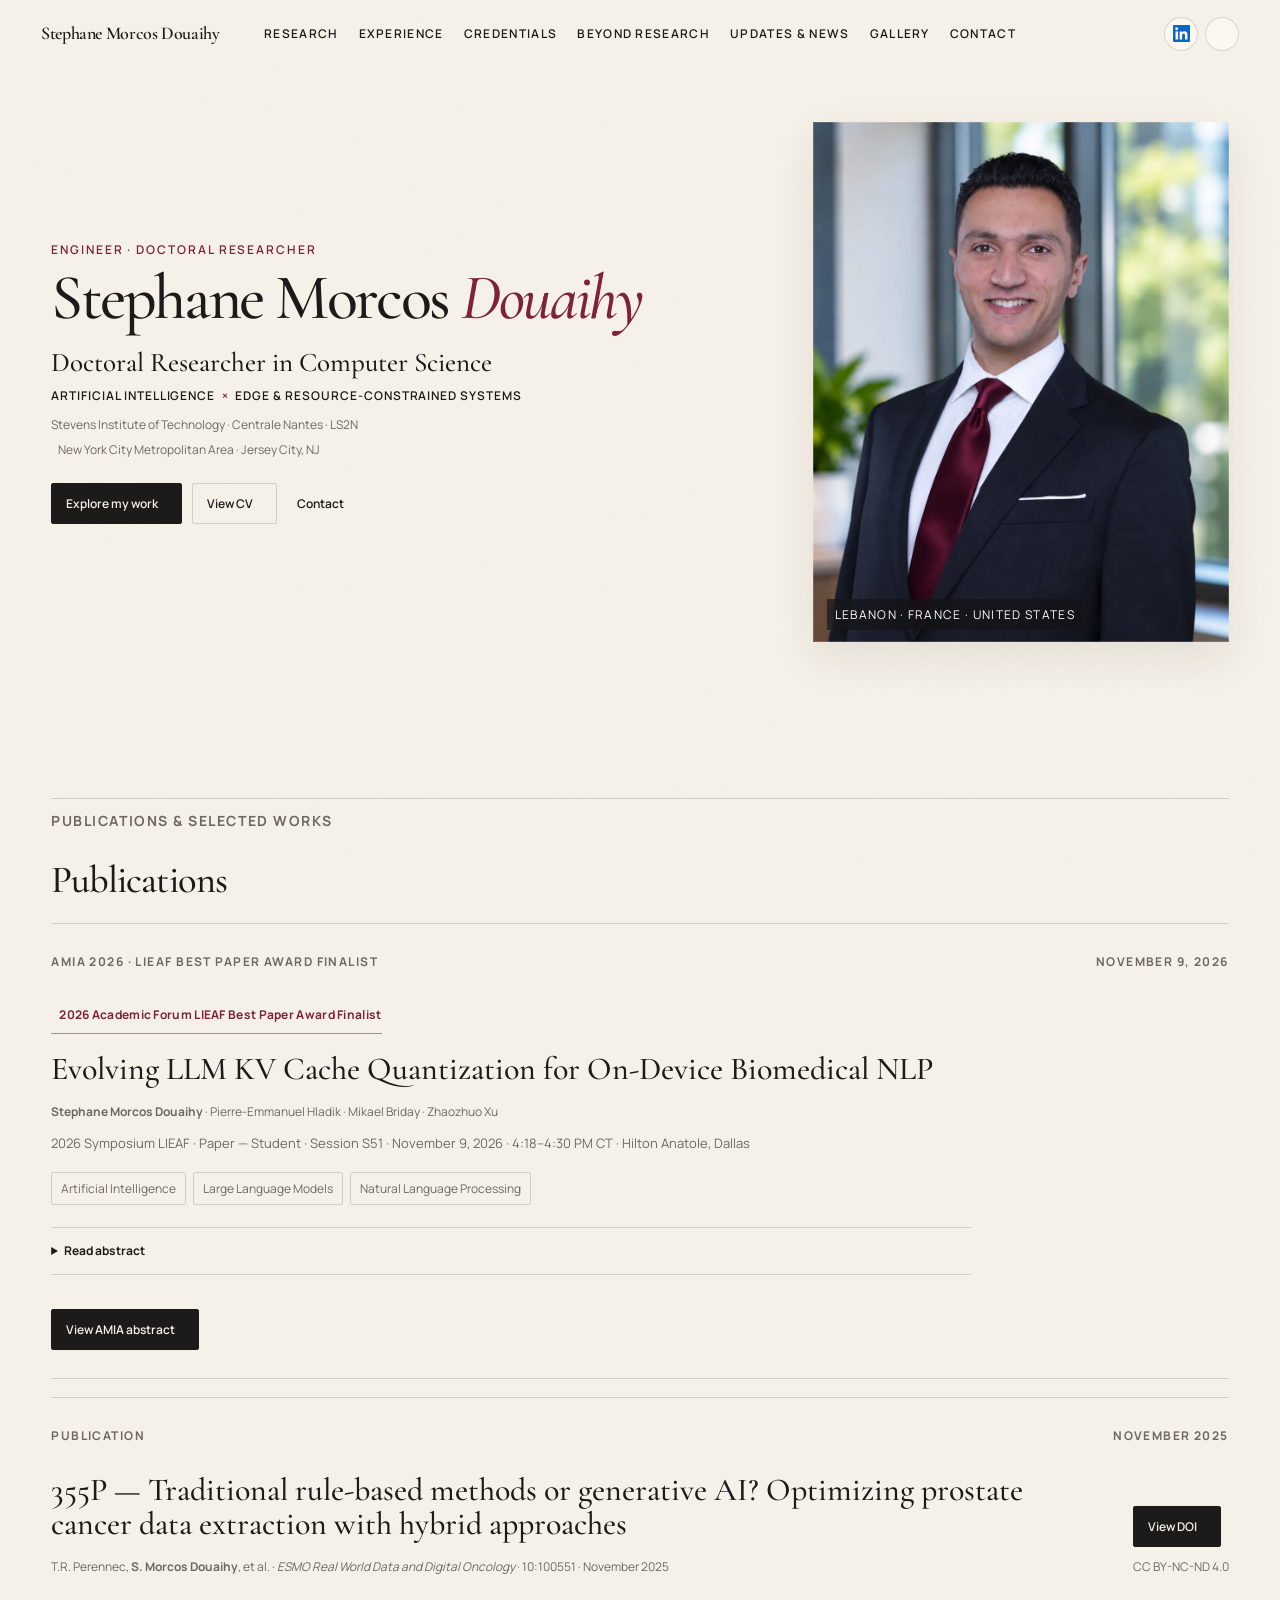
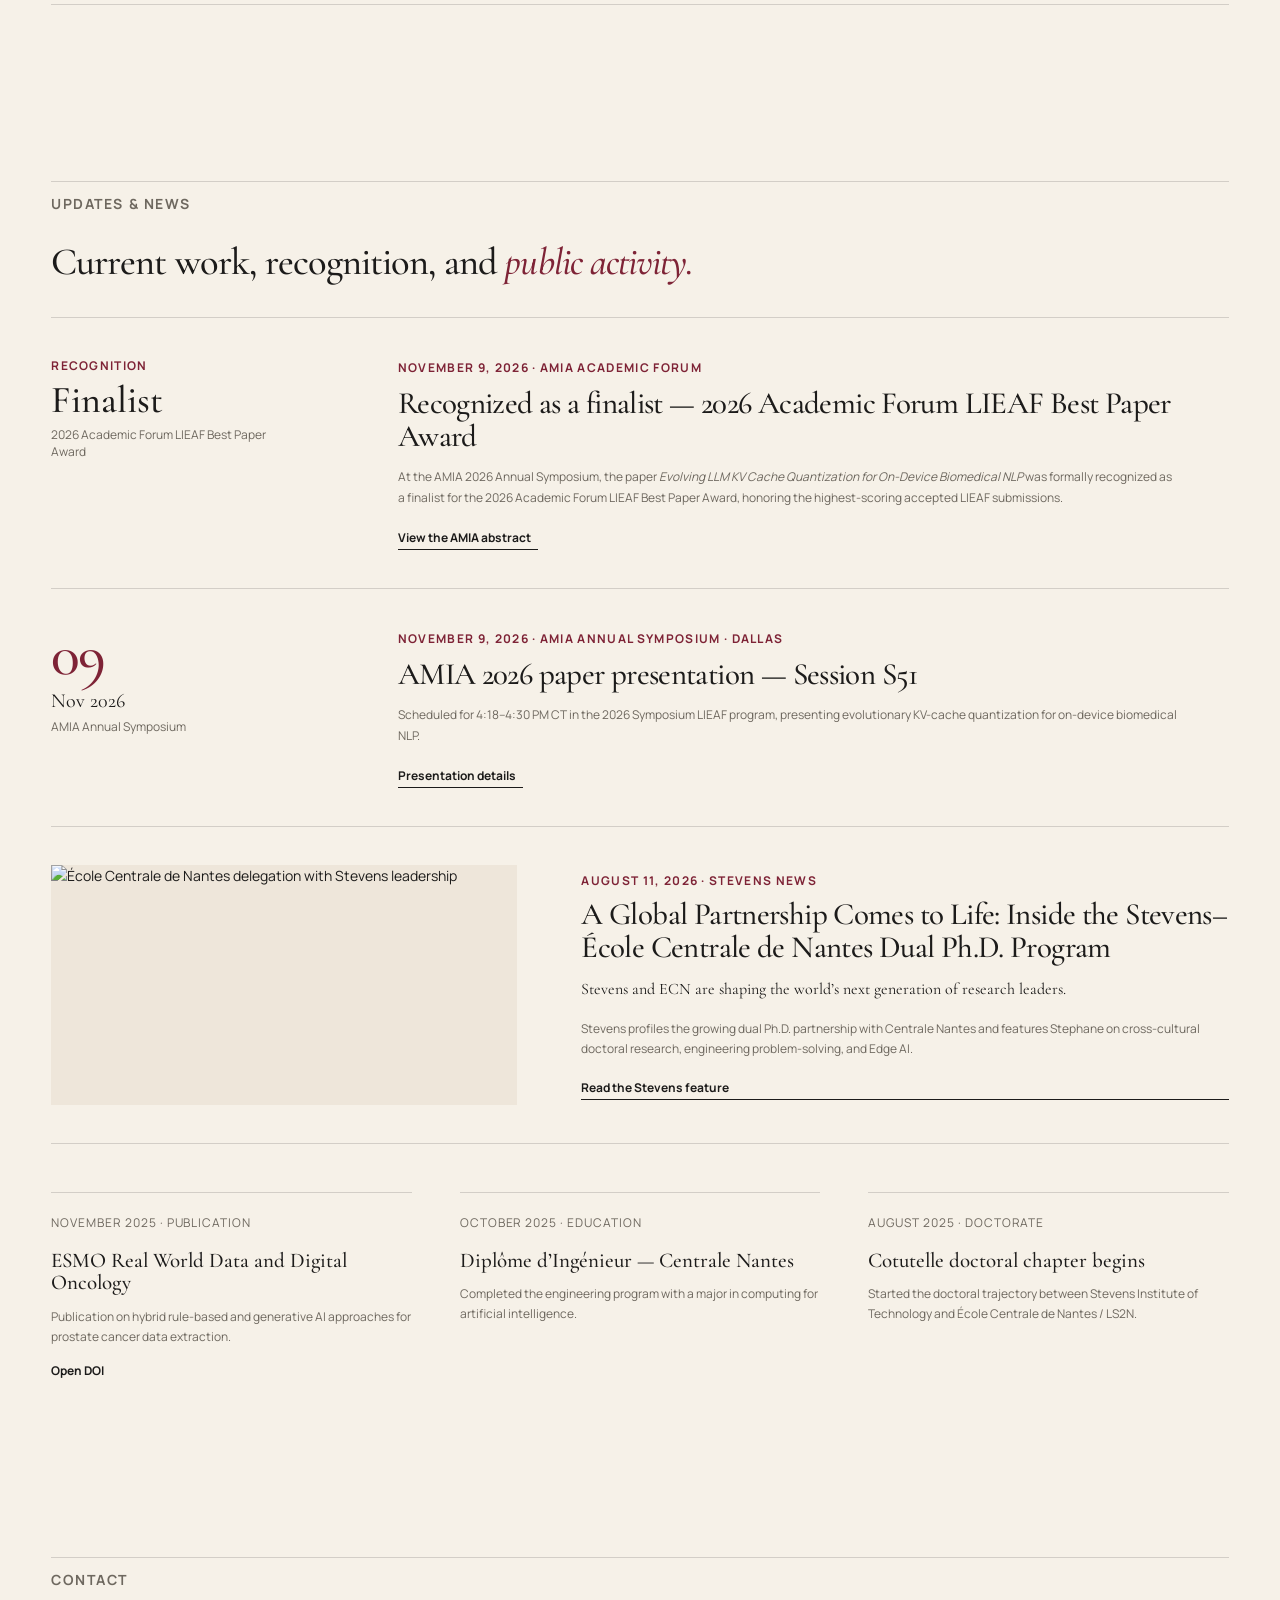
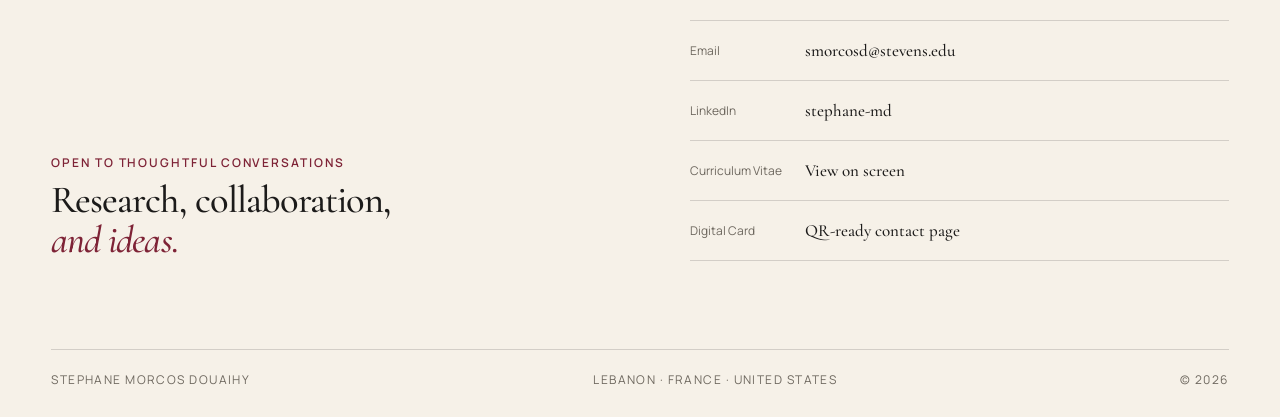
==== commit 8bf1f512: "Update title in index.html" ====
--- a/index.html
+++ b/index.html
@@ -3,7 +3,7 @@
   <meta name="viewport" content="width=device-width, initial-scale=1" />
   <meta name="description" content="Portfolio of Stephane Morcos Douaihy — doctoral researcher in Computer Science working across artificial intelligence, edge computing, embedded systems, and interdisciplinary engineering." />
   <meta name="theme-color" content="#f6f1e8" />
-  <title>Stephane Morcos Douaihy — Doctoral Researcher</title>
+  <title>Stephane Morcos Douaihy</title>
   <link rel="preconnect" href="https://fonts.googleapis.com">
   <link rel="preconnect" href="https://fonts.gstatic.com" crossorigin>
   <link href="https://fonts.googleapis.com/css2?family=Cormorant+Garamond:wght@500;600;700&family=Manrope:wght@400;500;600;700&display=swap" rel="stylesheet">
@@ -160,4 +160,4 @@
 <div class="cv-placeholder"><i data-lucide="file-text"></i><strong>Curriculum Vitae PDF</strong><span>The final PDF will be embedded here when provided.</span></div>
 </div>
 </dialog><script src="https://unpkg.com/lucide@latest/dist/umd/lucide.js"></script>
-  <script src="script.js"></script></body></html>+  <script src="script.js"></script></body></html>
